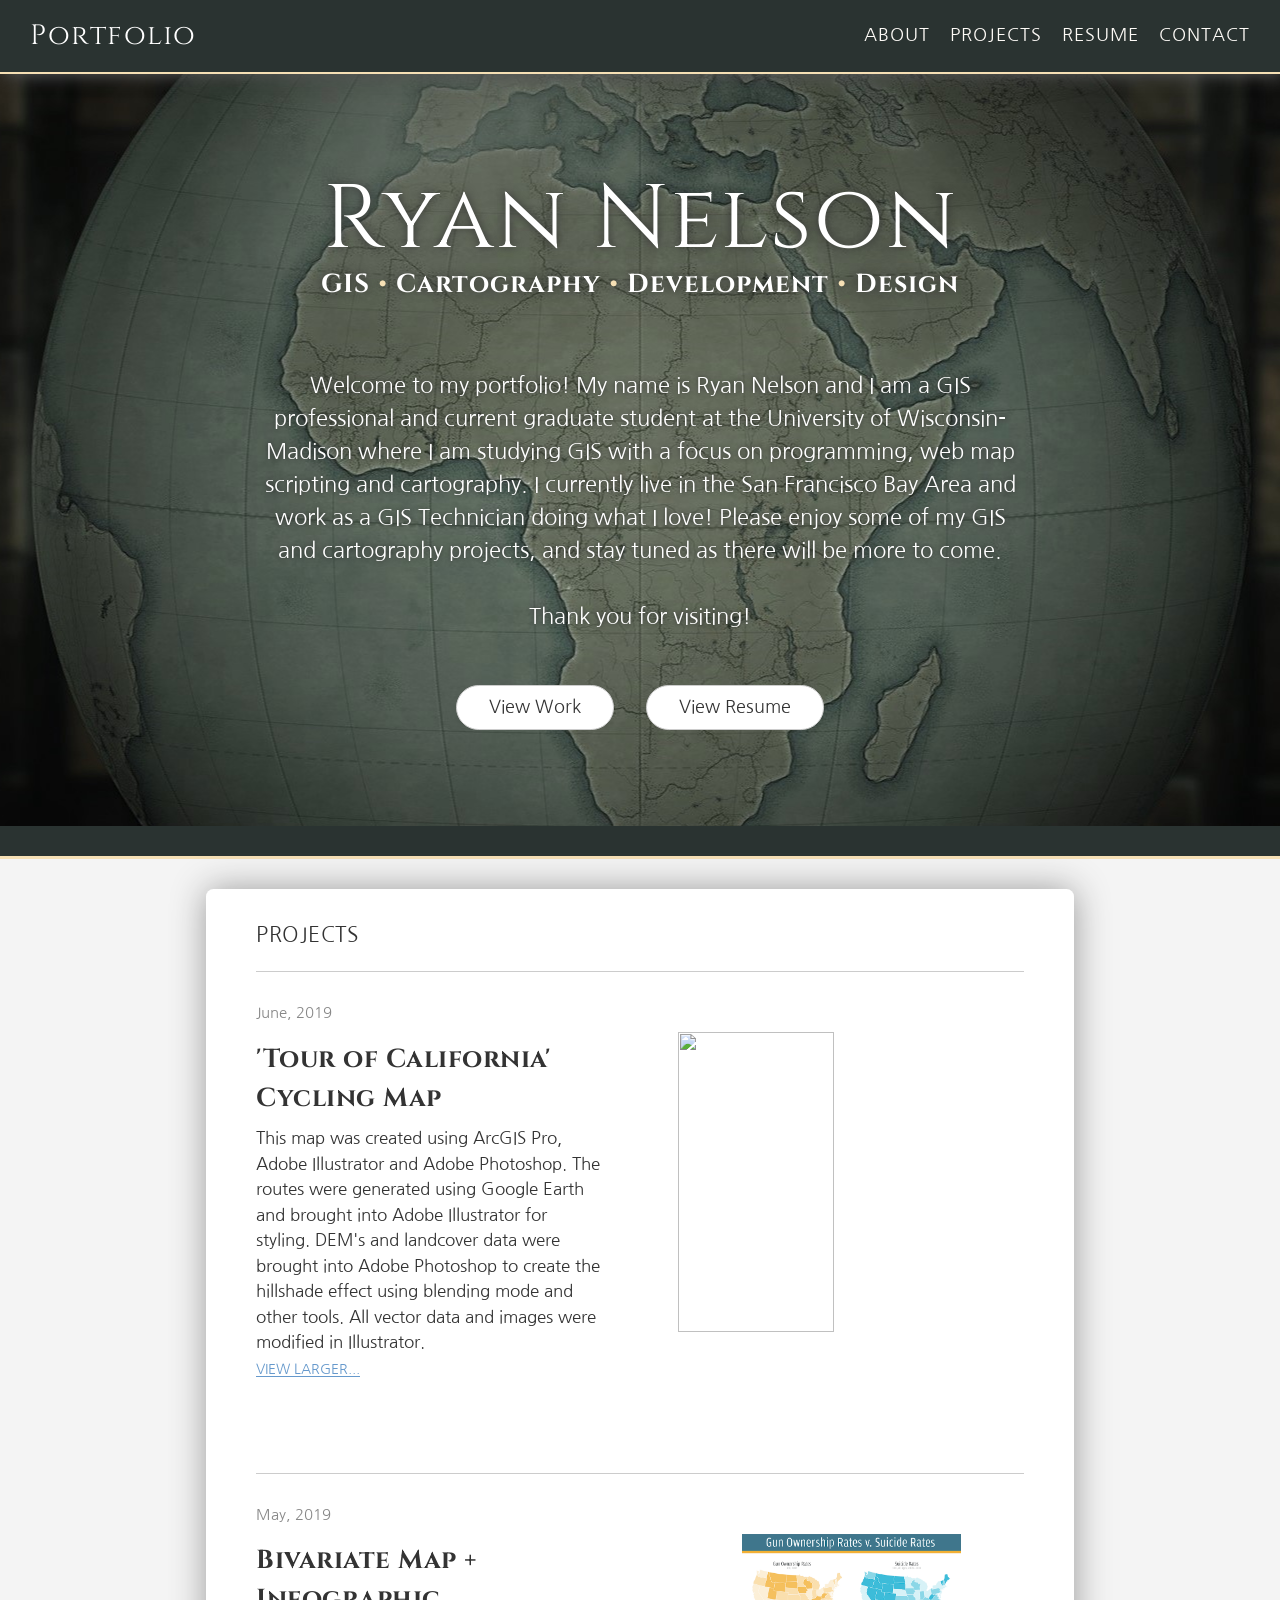
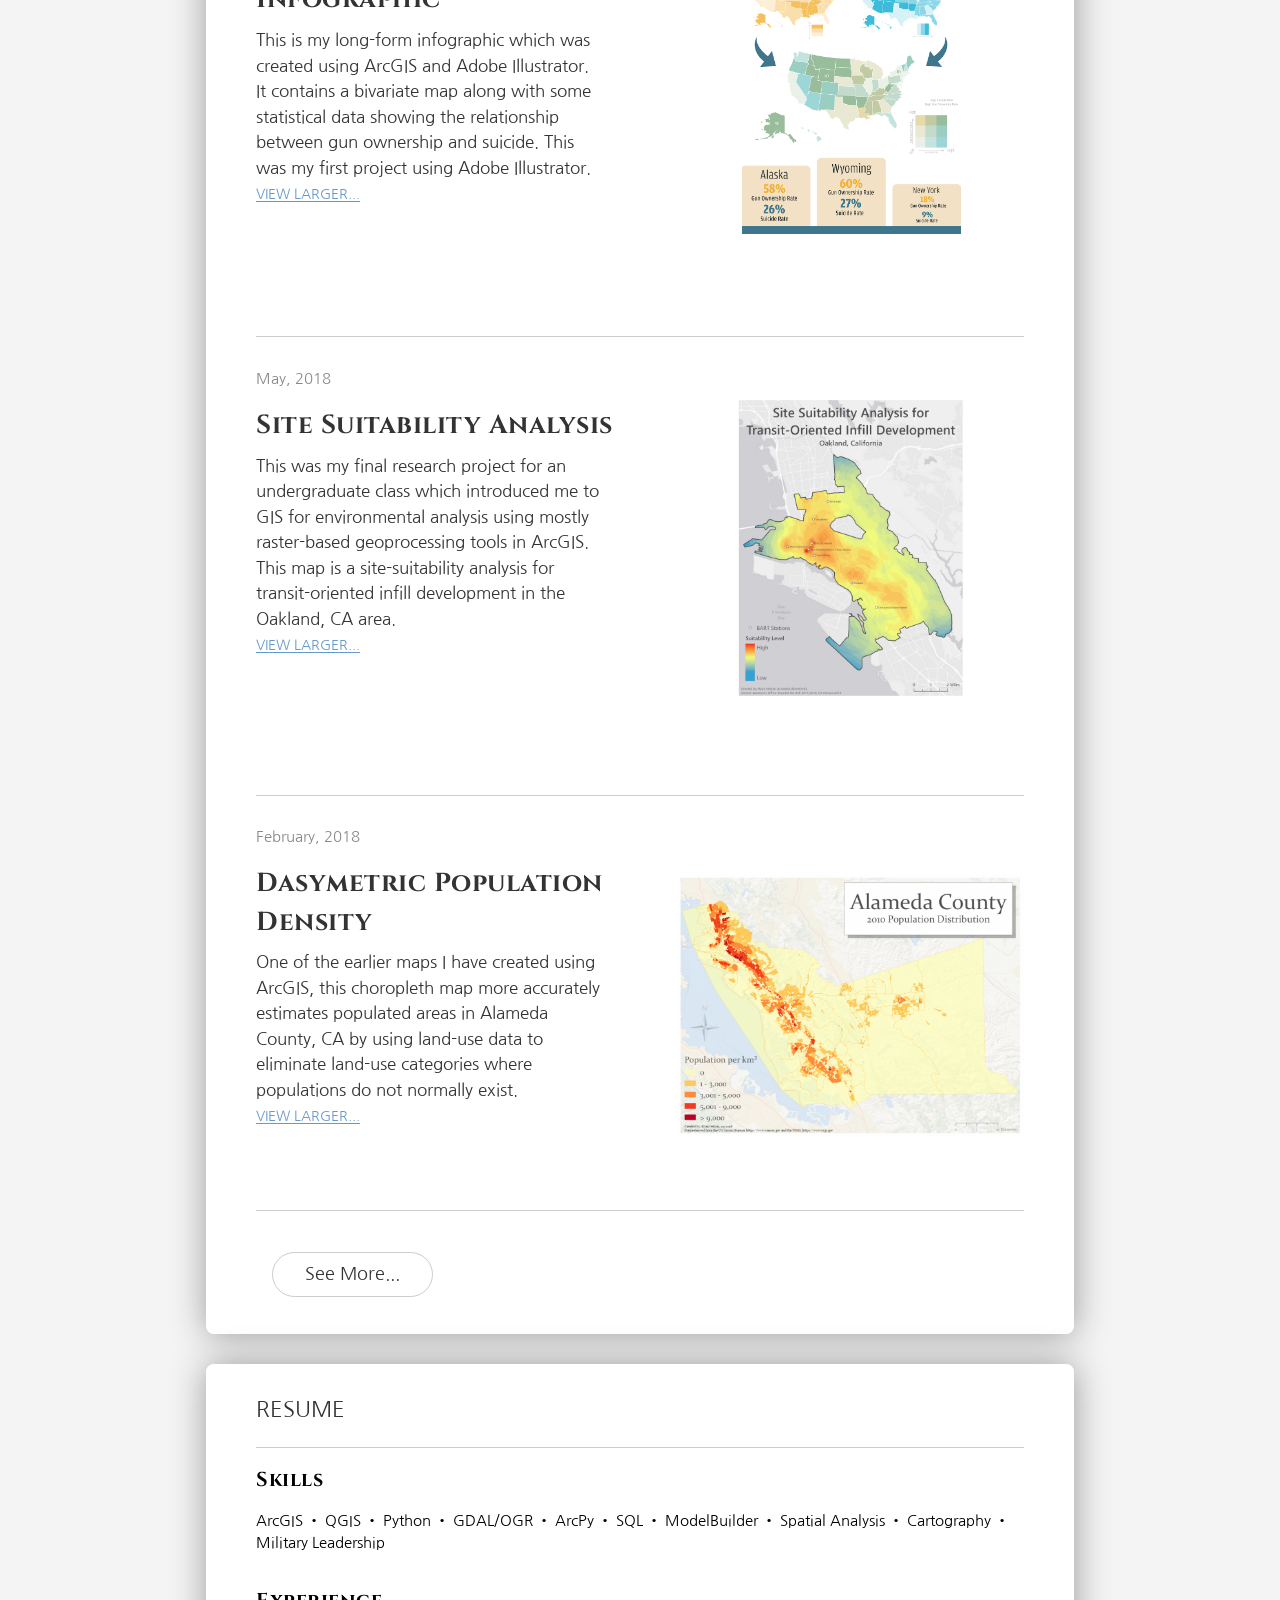
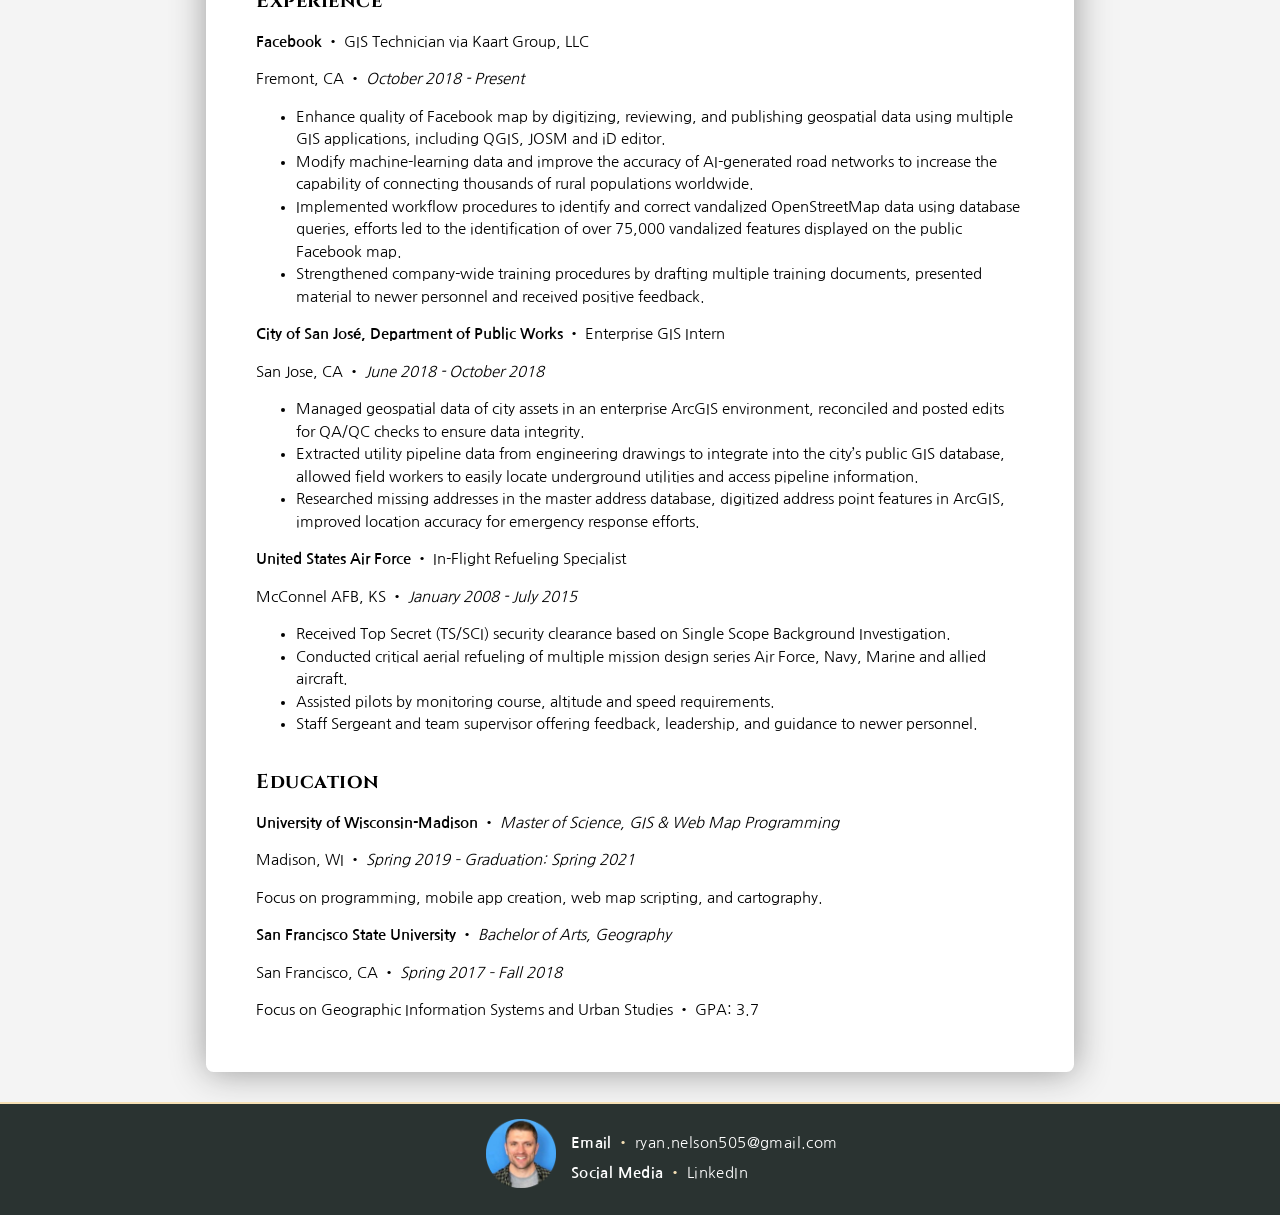
==== index.html @ 6e560a57 "Fixed errors Fixed some letters in font that were incorrectly bold." ====
<!DOCTYPE html>
<html> 
    
<meta content="width=device-width, initial-scale=1" name="viewport" />
    

    <head>
        <title>Ryan Nelson | Portfolio</title>
        <link rel="stylesheet" href="style.css" />

    </head>
    
    <body>
        <header>

            <div class=""></div>
                <div id="branding">
                    <h1>
                       Portfolio
                    </h1>        
                </div>
                <nav>
                    
                    <ul>
                        <div class="lks">
                    <li><a href="#showcase">About</a></li>        
                        <li><a href="#Projects">Projects</a></li>
                        <li><a href="#Resume">Resume</a></li>
                        <li><a href="#contactinfo">Contact</a></li>
                        </div>

                    </ul>
                </nav>
        </header>
        





        <section id="showcase">
            <div class="container1">
                <h1>Ryan Nelson</h1>
                <h3>GIS <span class="red">•</span> Cartography <span class="red">•</span> Development<span class="red"> •</span> Design</h3>
                <p id="one">Welcome to my portfolio! My name is Ryan Nelson and I am a GIS professional and current graduate student at the University of Wisconsin-Madison where I am studying GIS with a focus on programming, web map scripting and cartography. I currently live in the San Francisco Bay Area and work as a GIS Technician doing what I love! Please enjoy some of my GIS and cartography projects, and stay tuned as there will be more to come.<br><br>Thank you for visiting!</p>
                
                <a href="#Projects" class="btn">View Work</a><a href="#Resume" class="btn">View Resume</a>
                
            </div>
        </section>
        <section id="boxes">
            <div class="box"></div>

            
            <div class="container2">
                
                <h1 id="Projects">Projects</h1>

                <hr1/>
                    <p class="date1">June, 2019</p>
                    <h3>'Tour of California' Cycling Map</h3>
                <div class="map1"><a href="map1.html"> <img src="Screen%20Shot%202019-07-22%20at%209.24.14%20AM.png"></a></div>   
                    <p class="map1p">This map was created using ArcGIS Pro, Adobe Illustrator and Adobe Photoshop. The routes were generated using Google Earth and brought into Adobe Illustrator for styling. DEM's and landcover data were brought into Adobe Photoshop to create the hillshade effect using blending mode and other tools. All vector data and images were modified in Illustrator.<br><a href="map1.html">VIEW LARGER...</a></p>
                           
                <hr4/>
                <p class="date2">May, 2019</p>
                    <h3>Bivariate Map + Infographic</h3>
                <div class="map2"><a href="map2.html"><img src="Screen%20Shot%202019-06-17%20at%202.52.45%20PM.png"></a></div>   
                    <p class="map2p">This is my long-form infographic which was created using ArcGIS and Adobe Illustrator. It contains a bivariate map along with some statistical data showing the relationship between gun ownership and suicide. This was my first project using Adobe Illustrator.<br><a href="map2.html">VIEW LARGER...</a></p>
                
                <hr/>
                    <p class="date3">May, 2018</p>
                    <h3>Site Suitability Analysis</h3>
                <div class="map3"><a href="map3.html"><img src="Screen%20Shot%202019-07-22%20at%203.33.59%20PM.png"></a></div>   
                    <p class="map3p">This was my final research project for an undergraduate class which introduced me to GIS for environmental analysis using mostly raster-based geoprocessing tools in ArcGIS. This map is a site-suitability analysis for transit-oriented infill development in the Oakland, CA area.<br><a href="map3.html">VIEW LARGER...</a></p>
                
                <hr3/>
                    <p class="date4">February, 2018</p>

                    <h3>Dasymetric Population Density</h3>
                <div class="map4"><a href="map4.html"><img src="Screen%20Shot%202019-07-22%20at%204.21.26%20PM.png"></a></div>   
                    <p class="map4p">One of the earlier maps I have created using ArcGIS, this choropleth map more accurately estimates populated areas in Alameda County, CA by using land-use data to eliminate land-use categories where populations do not normally exist. <br><a href="map4.html">VIEW LARGER...</a></p>
        

                <div><hr5></hr5>
                
                    <a href="projects.html" class="btn2">See More...</a>
                    
                </div>
            
                    


                
            </div>
        </section>
        <div class="container3">
                    <h1></h1>
                    <div class="container5">                <h1 id="Resume">RESUME</h1><hr1/>
                
                </div>
                    
                    
                    <h3 class="skills"><b>Skills</b></h3>
                    
                     <p class="AF"> ArcGIS • QGIS • Python • GDAL/OGR • ArcPy • SQL • ModelBuilder • Spatial Analysis • Cartography • Military Leadership</p> 

                    <h3><b>Experience</b></h3>
                     <p class="AF"><b>Facebook</b> • GIS Technician via Kaart Group, LLC</p>
                    Fremont, CA • <i>October 2018 - Present</i>
                
                        <ul>
                            <p class="AF">
            
                            <li>Enhance quality of Facebook map by digitizing, reviewing, and publishing geospatial data using multiple GIS applications, including QGIS, JOSM and iD editor.</li>
                            <li>Modify machine-learning data and improve the accuracy of AI-generated road networks to increase the capability of connecting thousands of rural populations worldwide.</li>
                            <li>Implemented workflow procedures to identify and correct vandalized OpenStreetMap data using database queries, efforts led to the identification of over 75,000 vandalized features displayed on the public Facebook map.</li>
                            <li>Strengthened company-wide training procedures by drafting multiple training documents, presented material to newer personnel and received positive feedback.</li>
                            </p>
    
                        </ul>
                            
                    

                        <b>City of San José, Department of Public Works</b> • Enterprise GIS Intern 
                     <p class="AF">San Jose, CA • <i>June 2018 - October 2018</i></p>
                        <ul>
                            <li>Managed geospatial data of city assets in an enterprise ArcGIS environment, reconciled and posted edits for QA/QC checks to ensure data integrity.</li>
                            <li>Extracted utility pipeline data from engineering drawings to integrate into the city’s public GIS database, allowed field workers to easily locate underground utilities and access pipeline information.</li>
                            <li>Researched missing addresses in the master address database, digitized address point features in ArcGIS, improved location accuracy for emergency response efforts.</li>
                        </ul>
              
                    <p><b>United States Air Force</b> • In-Flight Refueling Specialist</p><p>McConnel AFB, KS • <i>January 2008 - July 2015</i></p>
                    <ul>
                        <li>Received Top Secret (TS/SCI) security clearance based on Single Scope Background Investigation.</li>
                        <li>Conducted critical aerial refueling of multiple mission design series Air Force, Navy, Marine and allied aircraft.</li>
                        <li>Assisted pilots by monitoring course, altitude and speed requirements.</li>
                        <li>Staff Sergeant and team supervisor offering feedback, leadership, and guidance to newer personnel.</li>
                    </ul>
                    <h3><b>Education</b></h3>
                     <p><b>University of Wisconsin-Madison</b> • <i>Master of Science, GIS & Web Map Programming</i></p>
                    <p>Madison, WI • <i>Spring 2019 – Graduation: Spring 2021</i>
                    </p>
                     <p class="AF">Focus on programming, mobile app creation, web map scripting, and cartography.
                    </p>
                    <b>San Francisco State University</b> • <i>Bachelor of Arts, Geography</i>
                     <p class="AF">San Francisco, CA • <i>Spring 2017 – Fall 2018</i></p>
                    Focus on Geographic Information Systems and Urban Studies • GPA: 3.7
                </div>
            </div>
        </section>
  
        
        <section id="contactinfo">
            <div class="container4">
                <div class="contact">
                    <a href="http://www.linkedin.com/in/ryanrnelson/"><div class="grad"><img src="circle-cropped.png"></div></a>
                <ul style="list-style-type:none;" class="emcon">
                    <li><p id="emailt"><b>Email</b> <span class="red">•</span> ryan.nelson505@gmail.com</p></li>
                    <li><p id="socialt"><b>Social Media</b> <span class="red">•</span> <a href="http://www.linkedin.com/in/ryanrnelson/">LinkedIn</a></p></li>
                    </ul>
                </div>
            </div>
                           
        </section>
  
    </body>
</html>
---- style.css ----
@import url('https://fonts.googleapis.com/css?family=Nanum+Gothic&display=swap');
@import url('https://fonts.googleapis.com/css?family=Cinzel&display=swap');

html {
    scroll-behavior: smooth;
}

body {
    font-size: 15px;
    line-height: 1.5;
    padding: 0;
    margin: 0;
    background-color: #f4f4f4;
    height: 100%;
    font-family: 'Nanum Gothic', sans-serif;
}

h1, h2, h3 {
    font-weight: 100;
    letter-spacing: 0.5px;
    margin:0;
    padding:0;
    font-family: 'Cinzel', serif;
}

/* Global */
.container1{
    width: 60%;
    margin:auto;
    overflow:hidden;

}

#about {
    margin-top:20px;
    font-variant-caps:all-petite-caps;
    font-size: 30px;
    font-family: 'Nanum Gothic', sans-serif;
    color:#333;
    
}

#container0{
    width: 60%;
    max-width: 1000px;
    margin: auto;
    overflow: hidden;
    padding: 50px;
    padding-top: 0px;
    margin-top: 30px;
    margin-bottom: 30px;
    box-shadow: .5px .5px 35px #999;
    border-radius: 7.5px;
    background: white;

}

#container0 p {
    font-size: 17px;
    padding-top: 25px;
    float:left;
    margin: 0;
}
.container2{
    width: 60%;
    max-width: 1000px;
    margin:auto;
    margin-top: 30px;
    overflow:hidden;
    padding: 50px;
    padding-top: 10px;
    padding-bottom: 15px;
    background: white;
    box-shadow: .5px .5px 35px #999;
    border-radius: 7.5px;


}
.container3{
    width: 60%;
    max-width: 1000px;
    margin:auto;
    overflow-x: hidden;
    padding: 50px;
    padding-top: 0px;
    background: white;
    margin-top: 30px;
    margin-bottom: 30px;
    box-shadow: .5px .5px 35px #999;
    border-radius: 7.5px;



}

.container4{
    width: 100%;
    margin-top: 30px;
    overflow:hidden;
    background: white;
    
}



header ul{
    margin:0;
    padding:0;
}

/* Header */
header{
    background:#2A3331;
    color: white;
    border-bottom:#f6e0b5 2px solid;
    width: 100%;
    overflow: hidden;
    position:fixed;
    box-shadow: 2px 2px 15px #555;
    

    
}

header a{
    color: #fefbf7;
    text-decoration: none;
    text-transform: uppercase;
    font-size: 18px;
    margin: 0;


}

header a:hover {
    color: #f6e0b5;
    padding: 0px;
    font-weight: bold;

}

header li{
    float:left;
    display:inline;
    padding:0 0 10px 20px;
    margin-top:22px;
    
}

header #branding{
    float:left;
    margin-bottom: 5px;
}

header #branding h1{
    margin-bottom:10px;
    margin-top:15px;
    margin-left: 30px;
    letter-spacing: 1.5px;
    text-transform: capitalize;
    font-size: 28px;
    font-family:Cinzel, serif;
    font-weight: 100
}

header nav {
    float: right;
    margin-right:30px;
    letter-spacing: 1px;
}

eader .highlight, header .current a{
    color:#f6e0b5;
    font-weight: ;
    
}

#showcase {
    background-image:url(banner8.jpg);
    background-size: auto;
    background-attachment: fixed;
    background-position:center;
    text-align: center;
    color: white;
}

#showcase h1 {
    margin-top: 175px;
    line-height: 1;
    margin-bottom: 0px;
    font-size: 90px;
    font-weight:0;
    letter-spacing: 2px;
    font-family: 'Cinzel', serif;
    text-shadow: 0px 0px 10px #333;

}
#showcase h3 {
    margin-bottom: 65px;
    font-size: 26px;
    font-weight: bold;
    letter-spacing: 1px;
    text-shadow: 0px 0px 10px #333;
    font-family: Cinzel, serif;
}

#showcase p {
    margin-bottom: 20px;
    font-size: 22px;
    text-shadow: 0px 0px 5px #333;
    font-family:'Nanum Gothic', sans-serif;
    font-weight: 100;


}

.btn {
    padding: .5rem 2rem;
    border: 1px #ccc solid;
    display: inline-block;
    margin: 2rem 0 0;
    border-radius: 50px;
    text-decoration: none;
    color: #333;
    transition: background 500ms ease;
    margin-bottom: 100px;
    background-color: white;
    font-size: 18px;  
    margin: 2rem 1rem 6rem 1rem;
}

.btn:hover {
    background: #f6e0b5;
}

.btn2 {
    padding: .5rem 2rem;
    float: left;
    border: 1px #ccc solid;
    display: inline-block;
    margin: 0rem 0 0;
    border-radius: 50px;
    text-decoration: none;
    color: #333;
    transition: background 500ms ease;
    background-color: white;
    font-size: 18px;  
    margin: 2rem 1rem 1.4rem 1rem;
}

.btn2:hover {
    background: #f6e0b5;
}

.btn4 {
    padding: .5rem 2rem;
    border: 1px #ccc solid;
    display: inline-block;
    margin: 2rem 0 0;
    border-radius: 50px;
    text-decoration: none;
    color: #333;
    transition: background 500ms ease;
    margin-bottom: 100px;
    background-color: white;
    font-size: 18px;  
    margin-right: 5rem;
    margin-top: 8rem;
    margin-bottom: 2rem;
    margin-left: 0rem;
    float: left;
}

.btn4:hover {
    background: #f6e0b5;
}

#resume{
    padding:0;
    
}

.box {
    text-align: center;
    background: #2A3331;
    padding: 15px;
    color: white;
    margin-bottom: 0px;
    border-bottom:#f6e0b5 3px solid;
    letter-spacing: 1px;
    text-transform:uppercase;
    font-size: 24px;
    font-family: Nanum Gothic, sans-serif;
    font-weight: 100;
    margin:auto;


}

.red {
    color: #f6e0b5;
    font-weight:600;
    font-size: px;
}

.low {
    text-transform: none;
    
} 

.grad img {
    width: 9%;
    margin-left: 30%;
    margin-right: 2%;
    margin-top: 2%;
    float:left
}

.emcon li {
    line-height: 15px;
    color:white;
    letter-spacing: .4px;;
}

.emcon a{
    color:white;
    text-decoration: none;
}

.emcon {
    margin-top: 4%;
}

footer {
    font-size: 12px;
    color: white;
}

.resumeh1 {
    text-align: center;
    background: #2A3331;
    padding: 0px;
    color: white;
    margin-bottom: 0px;
    border-bottom:#f6e0b5 3px solid;
    letter-spacing: 1.5px;
    text-transform: uppercase;
    font-size: 24px;
    font-family: Nanum Gothic, sans-serif;
    font-weight: 100;
    margin:auto;

    
}

.container4 {
    background-color: #2A3331;
    border-top:#f6e0b5 2px solid;
    padding-bottom: 20px;
    padding-top: 0px;
    overflow: hidden;

}

.map1 img {
    transition:transform 0.25s ease;
    width: 45%;
    height: 300px;
    margin-top:1%;
    float: right;
    object-fit: scale-down;

}

.map1 img:hover {
    transform:scale(1.1);
    overflow: hidden;
}

.map1p {
    margin-right: 50%;
    margin-top: 7%;
    width: 45%;
    font-size: 17px;
    color:#333;

}

hr4 {
    display: block;
    height: 1px;
    border: 0;
    border-top: 1px solid #ccc;
    margin-top:12%;
    margin-bottom: 0;
}
hr {
    display: block;
    height: 1px;
    border: 0;
    border-top: 1px solid #ccc;
    margin-top:17%;
    margin-bottom: 0;
}
hr1 {
    display: block;
    height: 1px;
    border: 0;
    border-top: 1px solid #ccc;
    margin-top:2.2%;
    margin-bottom: 0;
}
hr3 {
    display: block;
    height: 1px;
    border: 0;
    border-top: 1px solid #ccc;
    margin-top:18%;
    margin-bottom: 0;
}

hr5 {
    display: block;
    height: 1px;
    border: 0;
    border-top: 1px solid #ccc;
    margin-top:7%;
    margin-bottom: 1%;
    padding: 2rem;
    float: right;
    width: 100%;
    margin-right: auto;
    margin-left: auto;
    padding: 0;
}

.map2 img {
    transition:transform 0.25s ease;
    width: 45%;
    height: 300px;
    float: right;
    margin-top: 1%;
    margin-left: 0%;
    object-fit: scale-down;
}

.map2 img:hover {
    transform:scale(1.1);

}

.map2p {
    margin-right: %;
    margin-top: 7%;
    width: 45%;
    font-size: 17px;
    color:#333;
}

.map3 img {
    transition:transform 0.25s ease;
    width: 45%;
    height: 300px;
    float: right;
    margin-top: 1%;
    margin-right: %;
    object-fit: scale-down;
}

.map3 img:hover {
    transform:scale(1.1);

}

.map3p {
    margin-right: %;
    margin-top: 7%;
    width: 45%;
    font-size: 17px;
    color:#333;
}

.map4 img {
    transition:transform 0.25s ease;
    width: 45%;
    height: 300px;
    float: right;
    margin-top: 1%;
    margin-left: 0%;
    object-fit: scale-down;
}

.map4 img:hover {
    transform:scale(1.1);
}

.map4p {
    margin-top: 0%;
    width: 45%;
    font-size: 17px;
    color:#333;
    float: left
}

.see {
    float: left;
    margin: none;
    padding: none;
    font-variant-caps: all-small-caps;
    font-size: 28px;
    font-weight: bold;
}

.see a {
    text-decoration:none;
    border-bottom: solid 1px;
    color:#6699CC;
}

.map4p a {
    text-decoration:none;
    border-bottom: solid 1px;
    color:#6699CC;
    font-size: 14px
}

.map3p a {
    text-decoration:none;
    border-bottom: solid 1px;
    color:#6699CC;
    font-size: 14px
}

.map2p a {
    text-decoration:none;
    border-bottom: solid 1px;
    color:#6699CC;
    font-size: 14px
}

.map1p a {
    text-decoration:none;
    border-bottom: solid 1px;
    color:#6699CC;
    font-size: 14px
}

.container2 h3 {
    margin-top: 2%;
    margin-bottom: 1%;
    width: 50%;
    float:left;
    font-size: 26px;
    font-weight: bold;
    color: #333;
    letter-spacing:;
    font-family: Cinzel, serif;
    
}

.contact {
    width: 60%;
    margin:auto;
    overflow: hidden;
    padding-bottom: 0px;
    padding-top: 0px;
    background: #2A3331;


}

.container2 h1 {
    margin-top:10px;
    font-variant-caps:all-petite-caps;
    font-size: 30px;
    font-family: 'Nanum Gothic', sans-serif;
    color:#333;
}

container5 {
    width: 60%;
    padding: 0;
    margin:auto;
    overflow-x: hidden;
}

#Resume {
    margin-top:18px;
    letter-spacing: 0px;
    font-variant-caps:all-petite-caps;
    font-size: 32px;
    font-family: 'Nanum Gothic', sans-serif;
    font-weight:0;
    color:#333;
}

.container3 h3 {
    font-size: 20px;
    margin: 0;
    padding-top:1rem;
}

.date1 {
    font-size: 15px;
    margin: 0;
    margin-top: 30px;
    color:#888;
}
.date2 {
    font-size: 15px;
    margin: 0;
    margin-top: 30px;
    color:#888;

}
.date3 {
    font-size: 15px;
    margin: 0;
    margin-top: 30px;
    color:#888;

}
.date4 {
    font-size: 15px;
    margin: 0;
    margin-top: 30px;
    color:#888;

}

.end {
    letter-spacing: 1px;
    line-height: 10px;
    text-shadow: 0px 0px 10px #555;
    padding-bottom: 60px;
}

.map1full img {
    transition:transform 0.25s ease;
    width: 100%;
    margin-top:1%;
    float:right
}

.map2full img {
    transition:transform 0.25s ease;
    width: 100%;
    margin-top:1%;
    float:right
}

.back img {
    width: 7%;
    margin-top: 1%;
}

.skills {
    margin-top: 22px;
}



/* ---- Mobile ---- */

@media only screen and (max-width: 900px) {

body {
    font-family: Nanum Gothic, sans-serif;
    margin:0;
    background:#f4f4f4;
    height: auto;
    margin:0;
}

header{
    background:#2A3331;
    color: white;
    border-bottom:#f6e0b5 0.1rem solid;
    width: 100%;
    height:3.2rem;
    overflow: hidden;
    position:fixed;
    box-shadow: 2.5px 2.5px 15px #555;
    
}

header ul{
    margin: 0;
    padding: 0;
}

header a{
    color: white;
    text-decoration: none;
    text-transform: uppercase;
    font-size:0.8rem;
    text-align: center;
    margin-right: auto;
    margin-left: auto;

}

header a:hover {
    color: #f6e0b5;
    font-weight: bold;

}

header li{
    display:inline;
    margin-top:1rem;
    padding-right: 1px;
    
    }

header #branding h1{
    font-size: 0px;
    display: none;
    text-align: center;
    text-align: left;
    text-align: right;
    margin: 0;
}

header nav {
    float:right;
    margin-right:1rem;
    margin-left: auto;
    letter-spacing: 0rem;
    overflow: hidden;
}

header .highlight, header .current a{
    color:#f6e0b5;
    font-weight: ;
    
}

#showcase {
    background-image:url(banner8.jpg);
    background-size: auto;
    background-attachment: fixed;
    background-position:center;
    text-align: center;
    color: white;
}

#showcase h1 {
    margin-top: 7rem;
    font-size: 2.9rem;
    font-weight:bolder;
    letter-spacing: 0.1rem;
    font-family: Cinzel, serif;
    text-shadow: 0px 0px 0.7rem #333;
    height: auto;
    width: 100%;

}

#showcase h3 {
    margin-top: 0;
    margin-bottom: 1rem;
    font-size: .8rem;
    letter-spacing: 1px;
    text-shadow: 0px 0px 0.7rem #333;
    font-weight: 100;

}

#showcase p {
    margin-bottom: 4.5rem;
    margin-top: 1rem;
    font-size: .9rem;
    letter-spacing: 0.02rem;
    text-shadow: 0px 0px 5px #333;
    width: 97%;
    text-align: center;

}

.box {
    background: #2A3331;
    padding: 0.5rem;
    border-bottom:#f6e0b5 0.1rem solid;
}

.red {
    color: #f6e0b5;
    font-weight:600;
}
    
#about {
    margin-top:20px;
    font-variant-caps:all-petite-caps;
    font-size: 2rem;
    font-family: 'Nanum Gothic', sans-serif;
    color:#333;
}

    #container0 p {
        font-size: .95rem;
    }
    
    
.low {
    text-transform: none;
    
}

.emcon li {
    color:white;
    letter-spacing: 0.03rem;
    text-align: center;
    font-size: 0.8rem;
}

.emcon a{
    color:white;
    text-decoration: none;
}

.grad img {
    display:block;
    width:15%;
    margin-left: auto;
    margin-right: auto;
    margin-top: 3%;
    margin-left: 8%;
}

hr4 {
    display: block;
    border-top: 0.1rem solid #ccc;
    margin-top:7%;
}

hr {
    display: block;
    border-top: 0.1rem solid #ccc;
    margin-top:0%;
}

hr1 {
    display: block;
    border-top: 0.1rem solid #ccc;
    margin-bottom: 1rem;
}

hr3 {
    display: block;
    border-top: 0.1rem solid #ccc;
    margin-top:10%;
}
    
    #Projects {
        font-size: 1.9rem;
    }

.container1 {
    margin: auto;
    overflow: hidden;
    width: 95%;
    padding:0;

}


.container2 {
    background: ;
    margin: auto;
    overflow: hidden;
    width: 95%;
    padding: 0;
    box-shadow:none;
    background-color: #f4f4f4;
}
    
.container3 {
    background: ;
    margin: auto;
    overflow: hidden;
    width: 95%;
    font-size: 0.95rem;
    text-align: center;
    margin-bottom: 3rem;
    margin-top: rem;
    padding:0;
    box-shadow:none;
    background-color: #f4f4f4;

}
    
.container4 {
    background-color: #2A3331;
    border-top:#f6e0b5 0.1rem solid;
    margin: auto;
    overflow: hidden;
    width: 100%;
    padding-top: 1rem;
    padding-bottom: 0;
}

.map1 img {
    display: block;
    width: 100%;
    height: auto;
    margin-top: 1.2rem;
    margin-bottom: 1rem;
}

.map1p {
    margin-top: 1rem;
    font-size:.95rem;
    color:#333;
    margin-bottom: 3rem;
    width: 97%;
    height: auto;
    margin-left: auto;
    margin-right: auto;

}

.map2 img {
    display:block;
    width: 100%;
    height: auto;
    margin-bottom: 5%;
    margin-top: 5%;
}

.map2p {
    margin-top: 3rem;
    font-size:0.95rem;
    color:#333;
    margin-bottom: 3rem;
    width: 97%;
    height: auto;
    margin-left: auto;
    margin-right: auto;

}

.map3 img {
    display:block;
    width: 100%;
    height: auto;
    margin-bottom: 5%;
    margin-top: 5%;

}

.map3p {
    margin-top:;
    font-size:0.95rem;
    color:#333;
    margin-bottom: rem;
    width: 97%;
    height: auto;
    margin-left: auto;
    margin-right: auto;
}

.map4 img {
    display:block;
    width:100%;
    height: auto;
    margin-top: 5%;

}

.map4p {
    margin-top: 1.5rem;
    font-size:0.95rem;
    color:#333;
    margin-bottom: 2rem;
    width: 97%;
    height: auto;
    margin-left: auto;
    margin-right: auto;

}

.container2 h3 {
    margin:0;
    width: 100%;
    height: auto;
    text-align: center;
    font-size: 1.2rem;
    font-weight: bold;
    color: #333;
    letter-spacing: 0.02rem;
    font-family: Cinzel, serif;
    
}

.contact {
    width: 100%;
    margin:auto;
    overflow: hidden;
    background: #2A3331;
    margin-bottom: 1.5rem;

}

.container2 h1 {
    margin-top:.5rem;
    letter-spacing: 0px;
    font-size: 84px;
    font-family: Nanum Gothic, sans-serif;
    font-weight:0;
    color:#333;
}

.date1 {
    font-size: 0rem;
    margin: 0;
    margin-top: 2rem;
    color:#888;
}
.date2 {
    font-size: 0px;
    margin: 0;
    margin-top: 2rem;
    color:#888;

}
.date3 {
    font-size: 0px;
    margin: 0;
    margin-top: 2rem;
    color:#888;

}
.date4 {
    font-size: 0px;
    margin: 0;
    margin-top: 2rem;
    color:#888;

}

.container3 h3 {
    font-size: 1rem;
    padding: 0;
    margin: 0;
}

.container3 h3 {
    font-size: 1.3rem;
    text-align: center;
    line-height: 0rem;
    padding: 1rem;
}

    
.container3 b {
    font-size: 1rem;
    text-align: center;
    line-height: 0rem;
}
    
.container3 p {
    font-size: .95rem;
    text-align: center;
}

.container3 ul {
    font-size: .95rem;
    text-align: left;
    line-height: 1.5rem;
    margin-bottom: 2reml;
}

.h1res {
    margin-top:.5rem;
    letter-spacing: 0px;
    font-variant-caps:all-petite-caps;
    font-size: 1.3rem;
    font-family: Nanum Gothic, sans-serif;
    font-weight: 100;
    text-align:center;
    color:#333;
} 
    
.container5 {
    margin: auto;
    overflow: hidden;
    width: 97%;
}
    
.end {
letter-spacing: 1px;
line-height: 10px;
text-shadow: 0px 0px 10px #555;
padding-bottom: 60px;
}

.map1full img {
    display: block;
    transition:transform 0.25s ease;
    width: 100%;
    margin-top:1%;
    margin-bottom: 12%;
}

.map2full img {
    transition:transform 0.25s ease;
    width: 100%;
    margin-top:1%;
    float:;
    margin-bottom: 12%;
}

.back img {
    width: 12%;
    margin-top: 2.5%;
}

#container0 {
    background: ;
    margin: auto;
    overflow: hidden;
    width: 95%;
    font-size: 0.95rem;
    margin-bottom: 3rem;
    margin-top: rem;
    padding:0;
    box-shadow: none;

}
    
#container0 h1 {
    text-align: center;
    }
    
.btn {
    padding: .5rem 1rem;
    font-size: .9rem;
    margin-top: 0;
}    
}
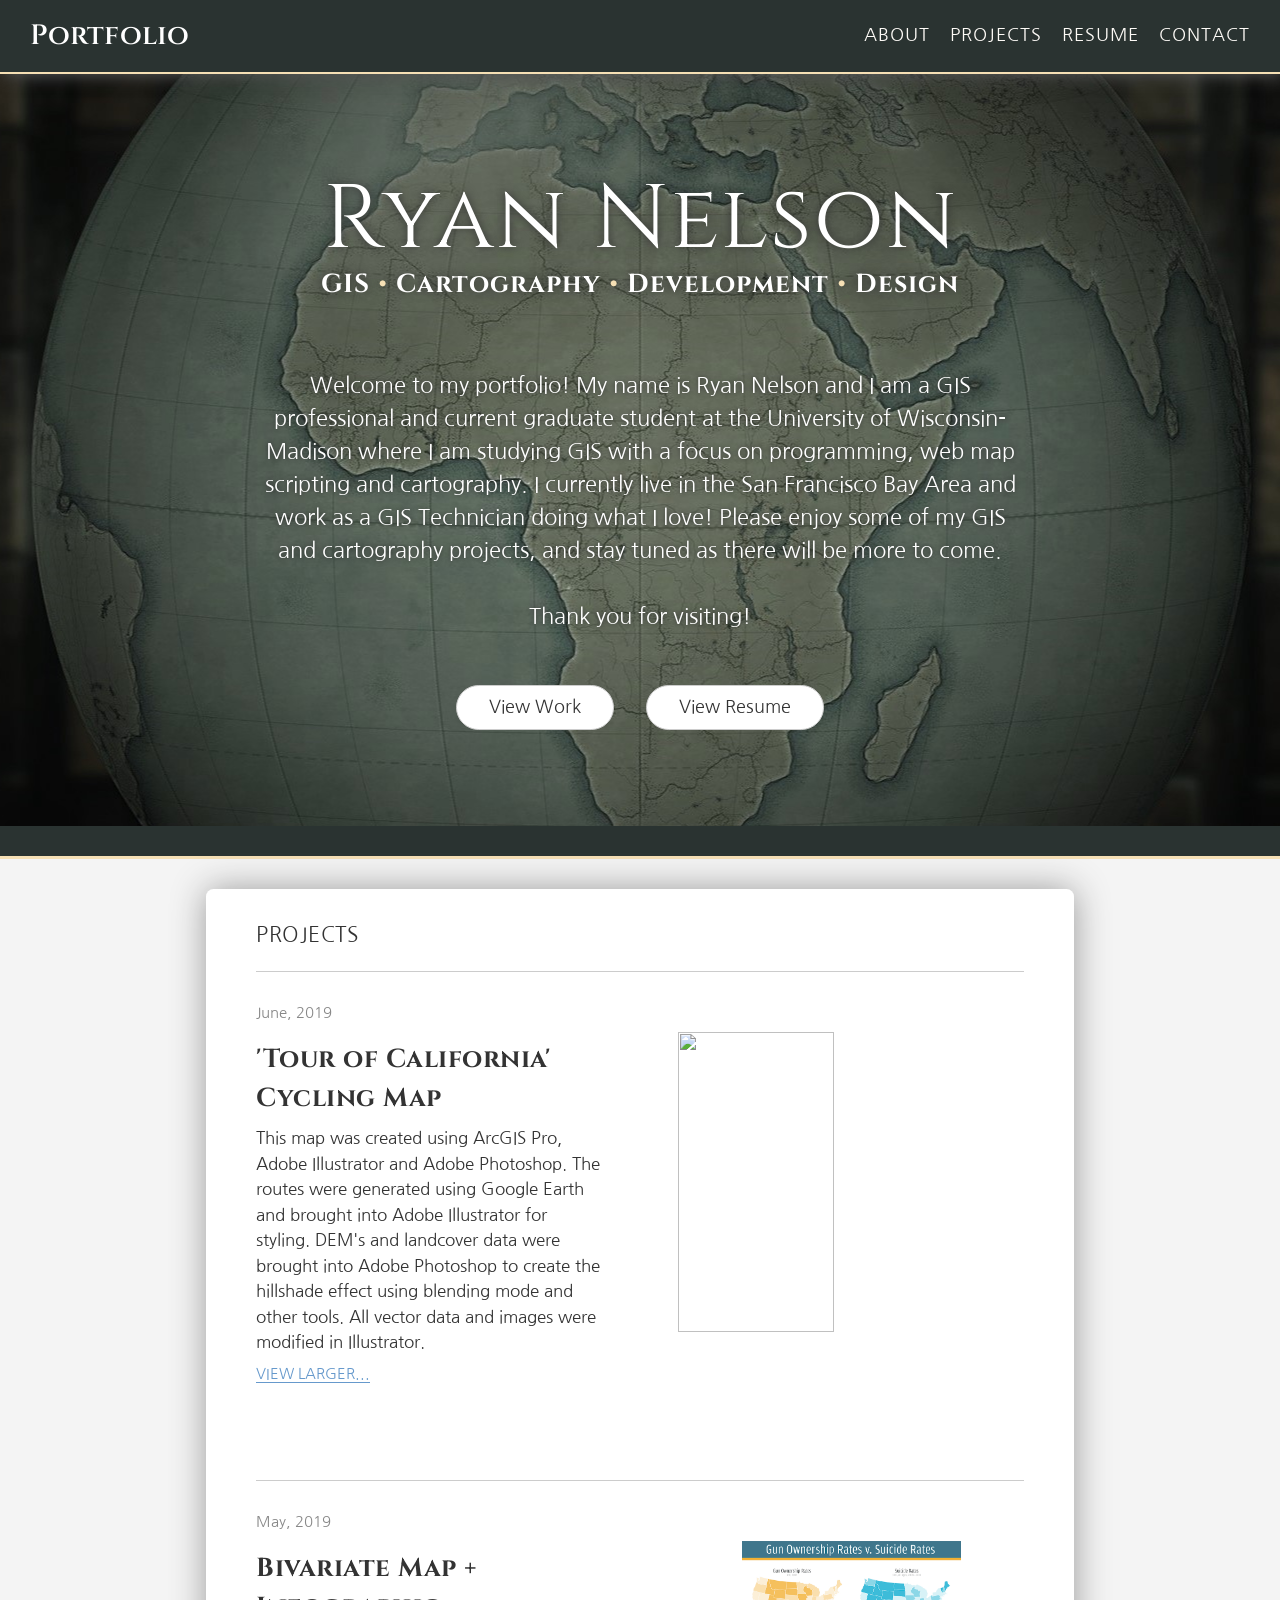
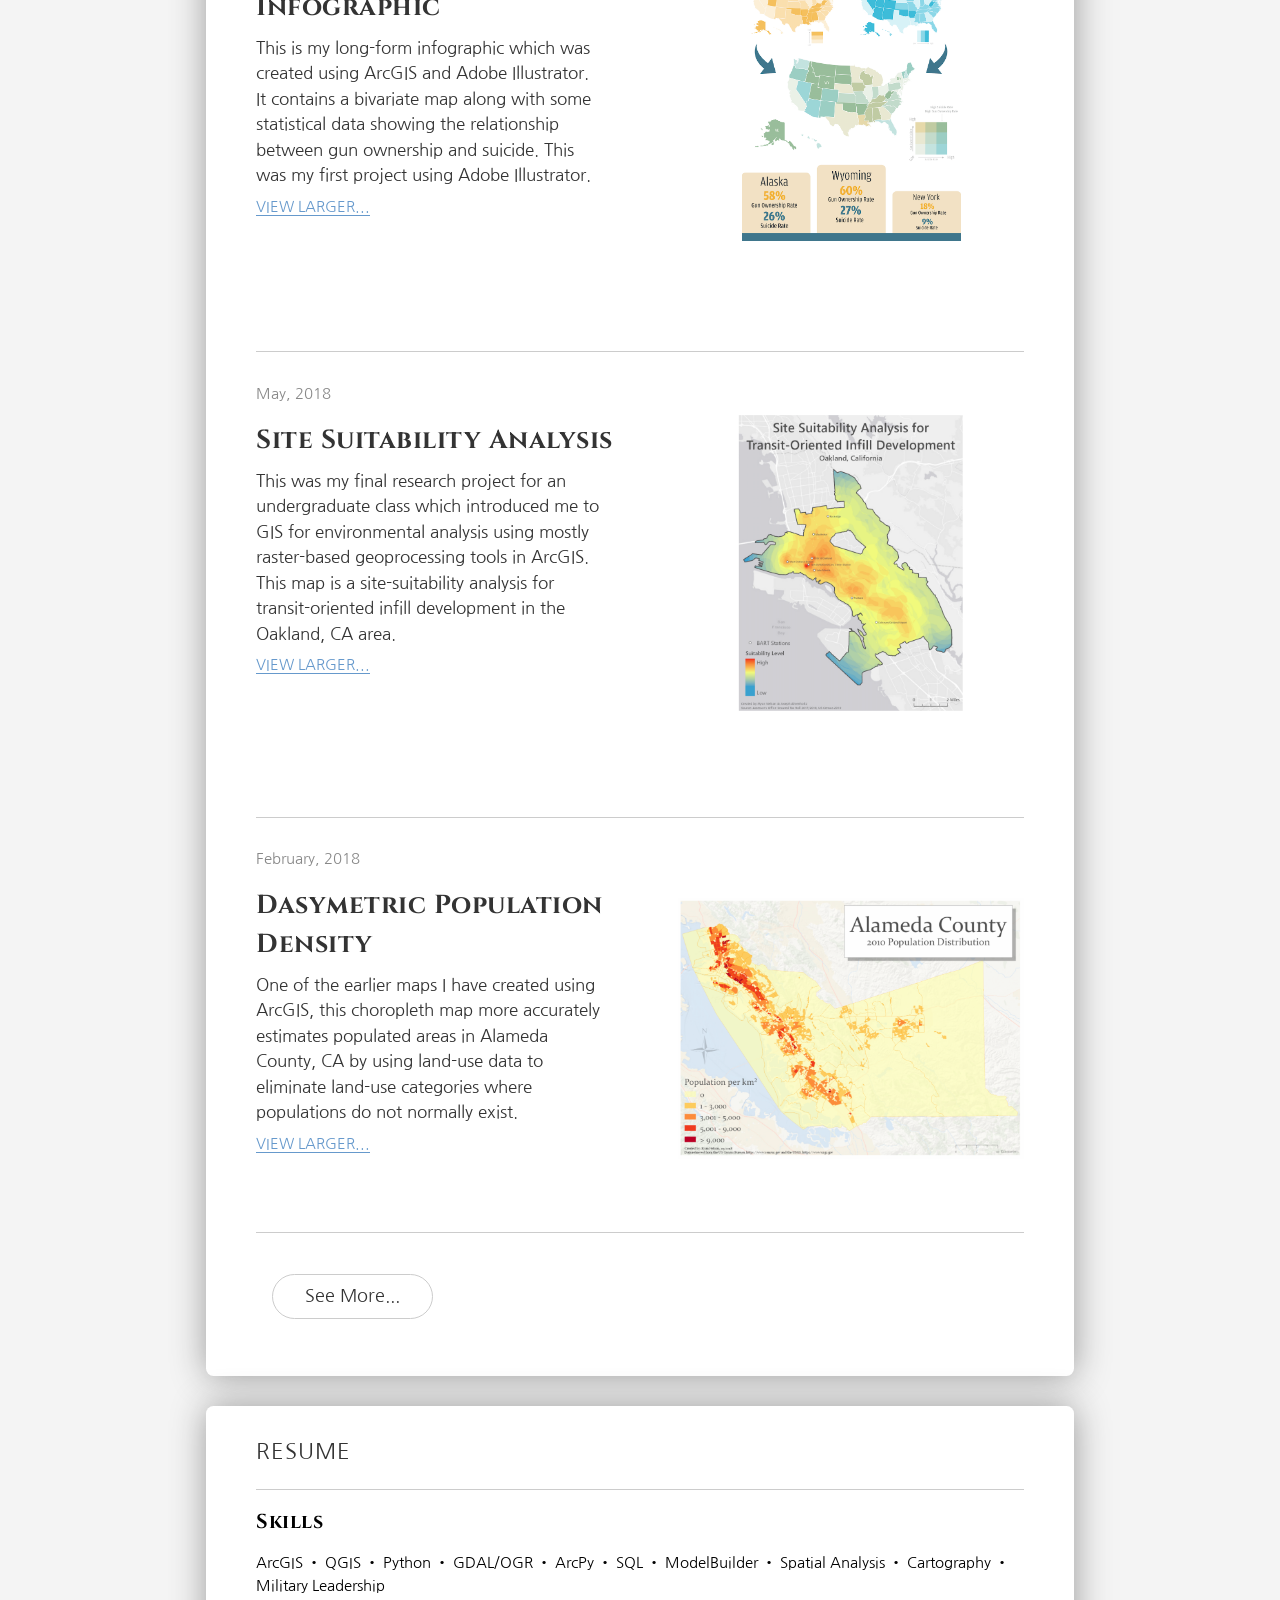
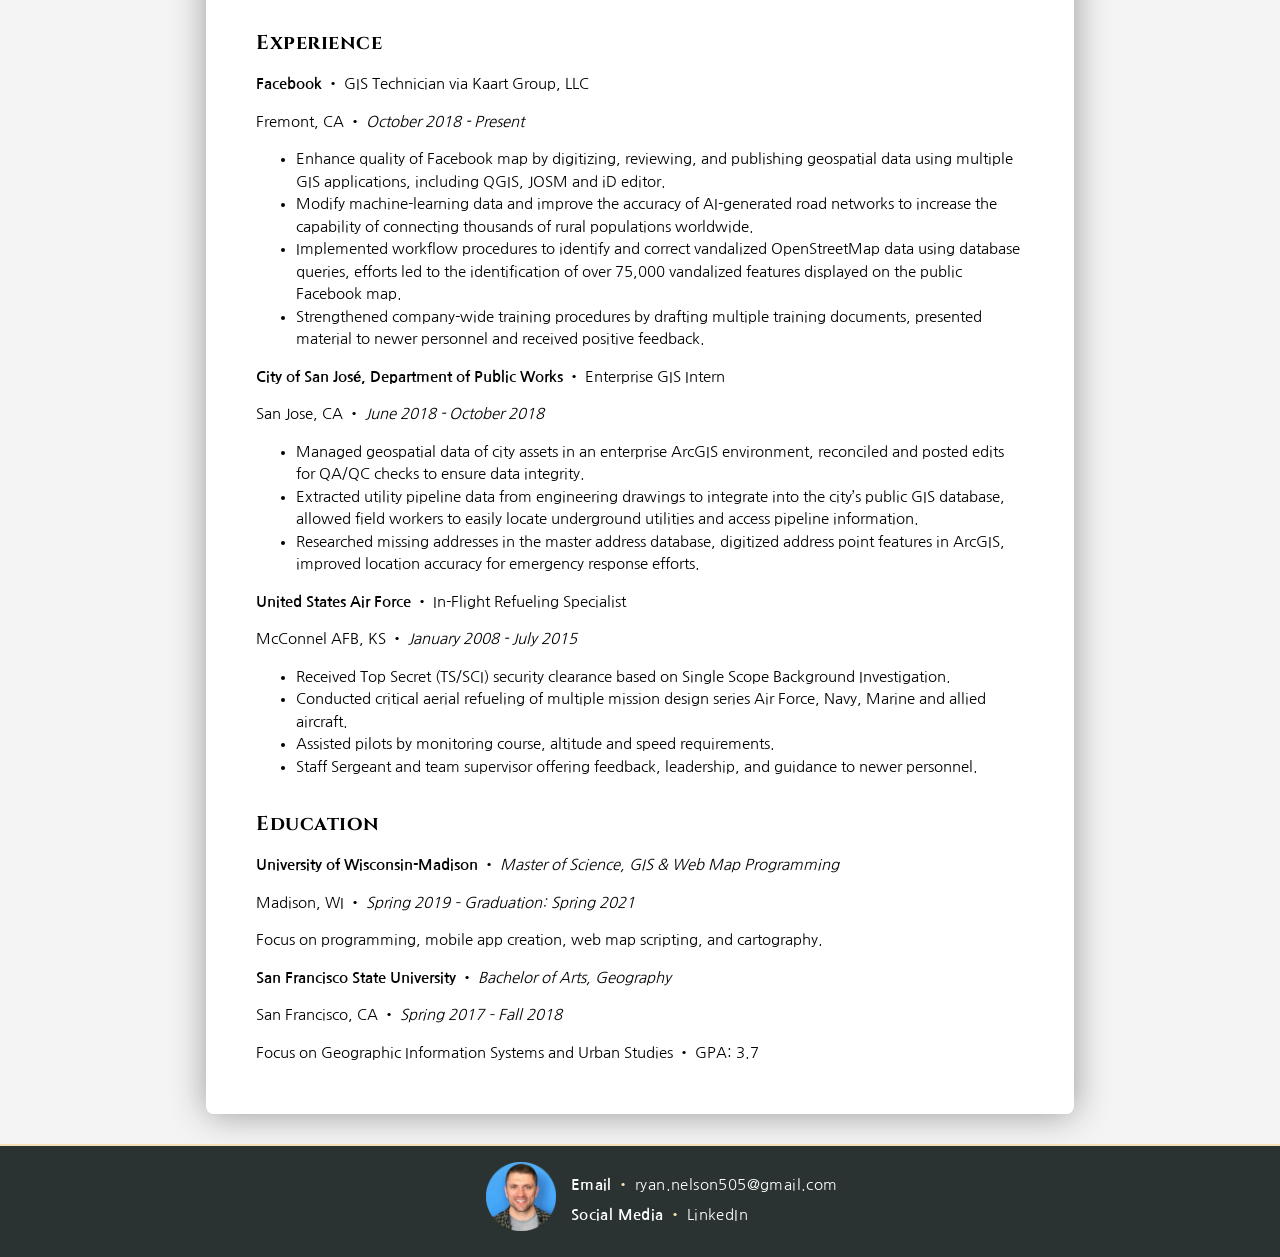
==== commit 7b9c16cd: "Changed animation effects" ====
--- a/index.html
+++ b/index.html
@@ -61,26 +61,26 @@
                     <p class="date1">June, 2019</p>
                     <h3>'Tour of California' Cycling Map</h3>
                 <div class="map1"><a href="map1.html"> <img src="Screen%20Shot%202019-07-22%20at%209.24.14%20AM.png"></a></div>   
-                    <p class="map1p">This map was created using ArcGIS Pro, Adobe Illustrator and Adobe Photoshop. The routes were generated using Google Earth and brought into Adobe Illustrator for styling. DEM's and landcover data were brought into Adobe Photoshop to create the hillshade effect using blending mode and other tools. All vector data and images were modified in Illustrator.<br><a href="map1.html">VIEW LARGER...</a></p>
+                    <p class="map1p">This map was created using ArcGIS Pro, Adobe Illustrator and Adobe Photoshop. The routes were generated using Google Earth and brought into Adobe Illustrator for styling. DEM's and landcover data were brought into Adobe Photoshop to create the hillshade effect using blending mode and other tools. All vector data and images were modified in Illustrator.<br><a href="map1.html">View Larger...</a></p>
                            
                 <hr4/>
                 <p class="date2">May, 2019</p>
                     <h3>Bivariate Map + Infographic</h3>
                 <div class="map2"><a href="map2.html"><img src="Screen%20Shot%202019-06-17%20at%202.52.45%20PM.png"></a></div>   
-                    <p class="map2p">This is my long-form infographic which was created using ArcGIS and Adobe Illustrator. It contains a bivariate map along with some statistical data showing the relationship between gun ownership and suicide. This was my first project using Adobe Illustrator.<br><a href="map2.html">VIEW LARGER...</a></p>
+                    <p class="map2p">This is my long-form infographic which was created using ArcGIS and Adobe Illustrator. It contains a bivariate map along with some statistical data showing the relationship between gun ownership and suicide. This was my first project using Adobe Illustrator.<br><a href="map2.html">View Larger...</a></p>
                 
                 <hr/>
                     <p class="date3">May, 2018</p>
                     <h3>Site Suitability Analysis</h3>
                 <div class="map3"><a href="map3.html"><img src="Screen%20Shot%202019-07-22%20at%203.33.59%20PM.png"></a></div>   
-                    <p class="map3p">This was my final research project for an undergraduate class which introduced me to GIS for environmental analysis using mostly raster-based geoprocessing tools in ArcGIS. This map is a site-suitability analysis for transit-oriented infill development in the Oakland, CA area.<br><a href="map3.html">VIEW LARGER...</a></p>
+                    <p class="map3p">This was my final research project for an undergraduate class which introduced me to GIS for environmental analysis using mostly raster-based geoprocessing tools in ArcGIS. This map is a site-suitability analysis for transit-oriented infill development in the Oakland, CA area.<br><a href="map3.html">View Larger...</a></p>
                 
                 <hr3/>
                     <p class="date4">February, 2018</p>
 
                     <h3>Dasymetric Population Density</h3>
                 <div class="map4"><a href="map4.html"><img src="Screen%20Shot%202019-07-22%20at%204.21.26%20PM.png"></a></div>   
-                    <p class="map4p">One of the earlier maps I have created using ArcGIS, this choropleth map more accurately estimates populated areas in Alameda County, CA by using land-use data to eliminate land-use categories where populations do not normally exist. <br><a href="map4.html">VIEW LARGER...</a></p>
+                    <p class="map4p">One of the earlier maps I have created using ArcGIS, this choropleth map more accurately estimates populated areas in Alameda County, CA by using land-use data to eliminate land-use categories where populations do not normally exist. <br><a href="map4.html">View Larger...</a></p>
         
 
                 <div><hr5></hr5>
@@ -97,7 +97,7 @@
         </section>
         <div class="container3">
                     <h1></h1>
-                    <div class="container5">                <h1 id="Resume">RESUME</h1><hr1/>
+                    <div class="container5">                <h1 id="Resume">Resume</h1><hr1/>
                 
                 </div>
                     
--- a/style.css
+++ b/style.css
@@ -69,7 +69,7 @@
     overflow:hidden;
     padding: 50px;
     padding-top: 10px;
-    padding-bottom: 15px;
+    padding-bottom: 35px;
     background: white;
     box-shadow: .5px .5px 35px #999;
     border-radius: 7.5px;
@@ -156,11 +156,10 @@
     margin-bottom:10px;
     margin-top:15px;
     margin-left: 30px;
-    letter-spacing: 1.5px;
-    text-transform: capitalize;
+    letter-spacing: .1px;
     font-size: 28px;
     font-family:Cinzel, serif;
-    font-weight: 100
+    font-weight: 600
 }
 
 header nav {
@@ -372,11 +371,6 @@
 
 }
 
-.map1 img:hover {
-    transform:scale(1.1);
-    overflow: hidden;
-}
-
 .map1p {
     margin-right: 50%;
     margin-top: 7%;
@@ -444,10 +438,6 @@
     object-fit: scale-down;
 }
 
-.map2 img:hover {
-    transform:scale(1.1);
-
-}
 
 .map2p {
     margin-right: %;
@@ -467,10 +457,6 @@
     object-fit: scale-down;
 }
 
-.map3 img:hover {
-    transform:scale(1.1);
-
-}
 
 .map3p {
     margin-right: %;
@@ -490,9 +476,7 @@
     object-fit: scale-down;
 }
 
-.map4 img:hover {
-    transform:scale(1.1);
-}
+
 
 .map4p {
     margin-top: 0%;
@@ -521,28 +505,32 @@
     text-decoration:none;
     border-bottom: solid 1px;
     color:#6699CC;
-    font-size: 14px
+    font-variant-caps: all-small-caps;
+    font-size: 22px
 }
 
 .map3p a {
     text-decoration:none;
     border-bottom: solid 1px;
     color:#6699CC;
-    font-size: 14px
+    font-variant-caps: all-small-caps;
+    font-size: 22px
 }
 
 .map2p a {
     text-decoration:none;
     border-bottom: solid 1px;
     color:#6699CC;
-    font-size: 14px
+    font-variant-caps: all-small-caps;
+    font-size: 22px
 }
 
 .map1p a {
     text-decoration:none;
     border-bottom: solid 1px;
     color:#6699CC;
-    font-size: 14px
+    font-variant-caps: all-small-caps;
+    font-size: 22px
 }
 
 .container2 h3 {
@@ -586,11 +574,12 @@
 
 #Resume {
     margin-top:18px;
-    letter-spacing: 0px;
+    letter-spacing: 1px;
     font-variant-caps:all-petite-caps;
     font-size: 32px;
     font-family: 'Nanum Gothic', sans-serif;
-    font-weight:0;
+    font-weight: 100;
+    text-align: ;
     color:#333;
 }
 
@@ -1005,9 +994,11 @@
 .container2 h1 {
     margin-top:.5rem;
     letter-spacing: 0px;
-    font-size: 84px;
+    font-variant-caps:all-petite-caps;
+    font-size: 1.3rem;
     font-family: Nanum Gothic, sans-serif;
-    font-weight:0;
+    font-weight: 100;
+    text-align:center;
     color:#333;
 }
 
@@ -1137,5 +1128,24 @@
     padding: .5rem 1rem;
     font-size: .9rem;
     margin-top: 0;
-}    
+}
+
+.btn2 {
+    padding: .5rem 1rem;
+    font-size: .9rem;
+    float: left;
+    border: 1px #ccc solid;
+    display: inline-block;
+    margin: 0rem 0 0;
+    border-radius: 50px;
+    text-decoration: none;
+    color: #333;
+    transition: background 500ms ease;
+    background-color: white;
+    margin: 2rem 1rem 1.4rem 1rem;
+}
+
+.btn2:hover {
+    background: #f6e0b5;
+}
 }
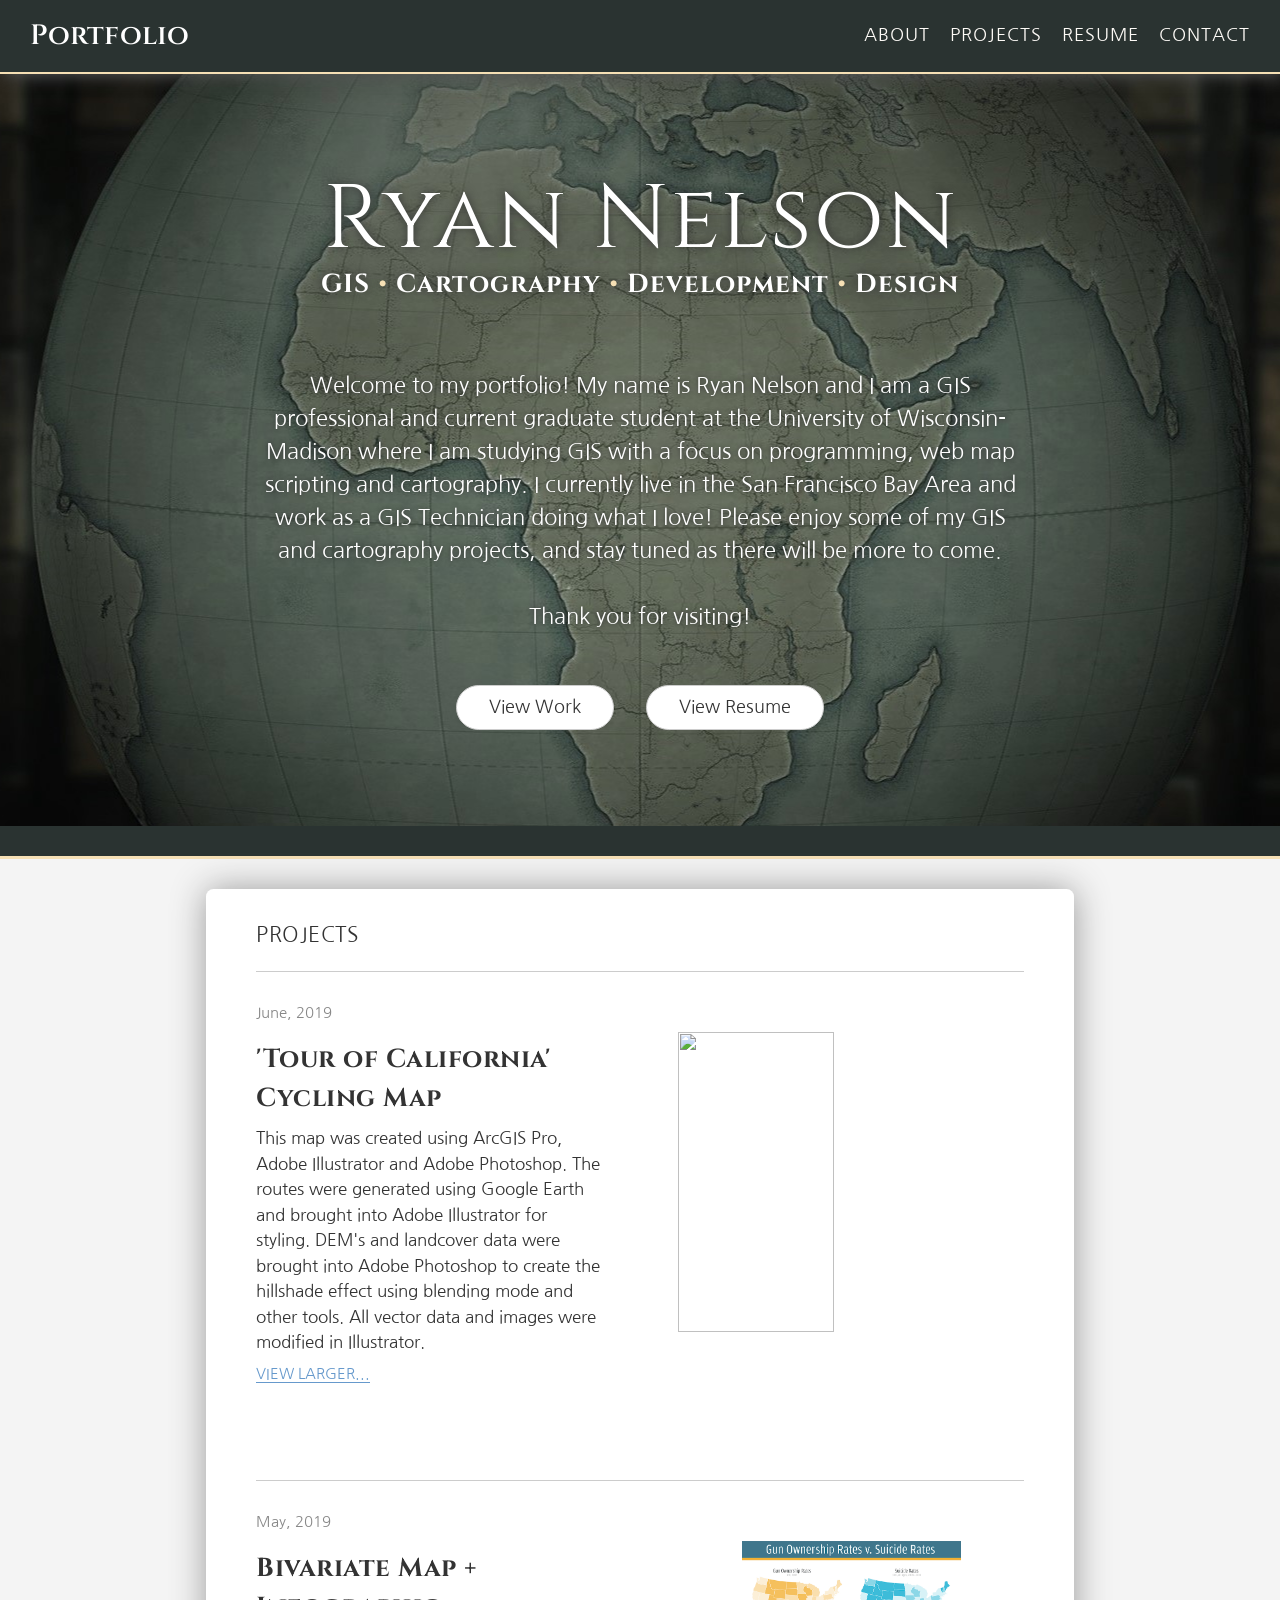
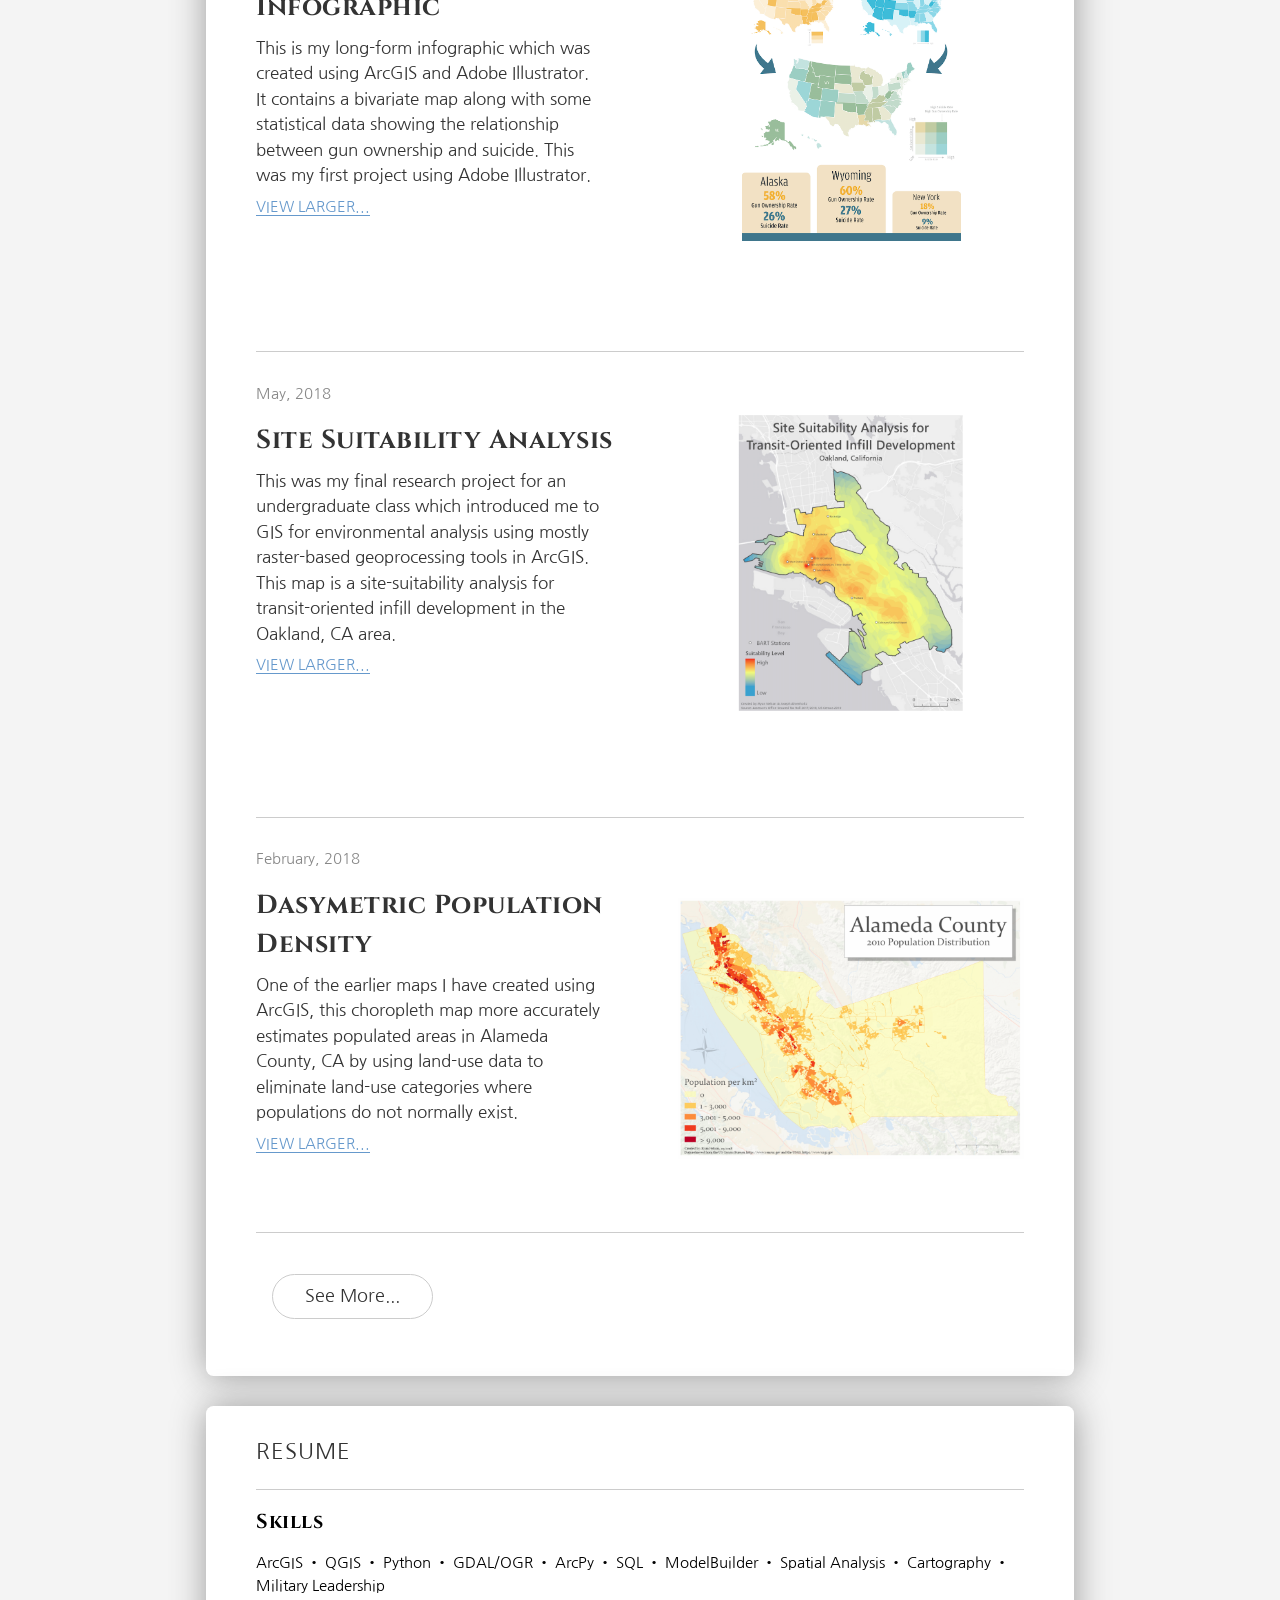
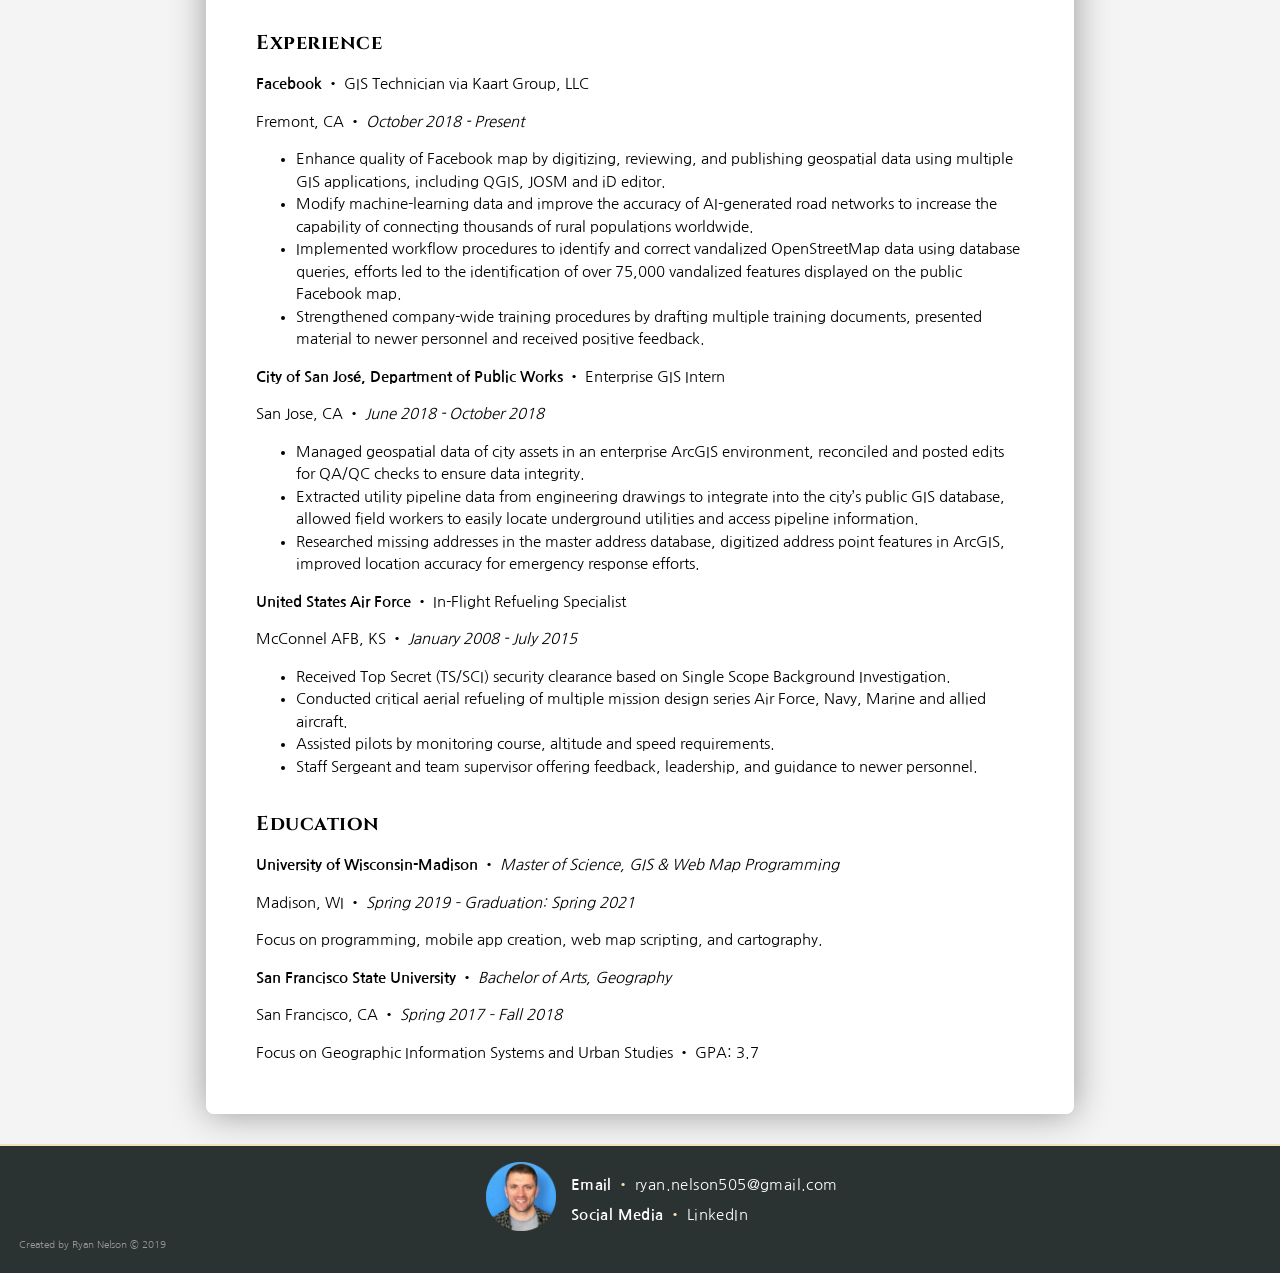
==== commit 1bc1c367: "Added &copy/credits" ====
--- a/index.html
+++ b/index.html
@@ -161,6 +161,7 @@
                     <li><p id="socialt"><b>Social Media</b> <span class="red">•</span> <a href="http://www.linkedin.com/in/ryanrnelson/">LinkedIn</a></p></li>
                     </ul>
                 </div>
+                <p class="made">Created by Ryan Nelson &copy 2019</p>
             </div>
                            
         </section>
--- a/style.css
+++ b/style.css
@@ -98,7 +98,7 @@
     margin-top: 30px;
     overflow:hidden;
     background: white;
-    
+
 }
 
 
@@ -647,6 +647,13 @@
     margin-top: 22px;
 }
 
+.made {
+    margin: 0 0 0px 1.2rem;
+    color: #999;
+    font-size: .65rem;
+    float:left;
+}
+
 
 
 /* ---- Mobile ---- */
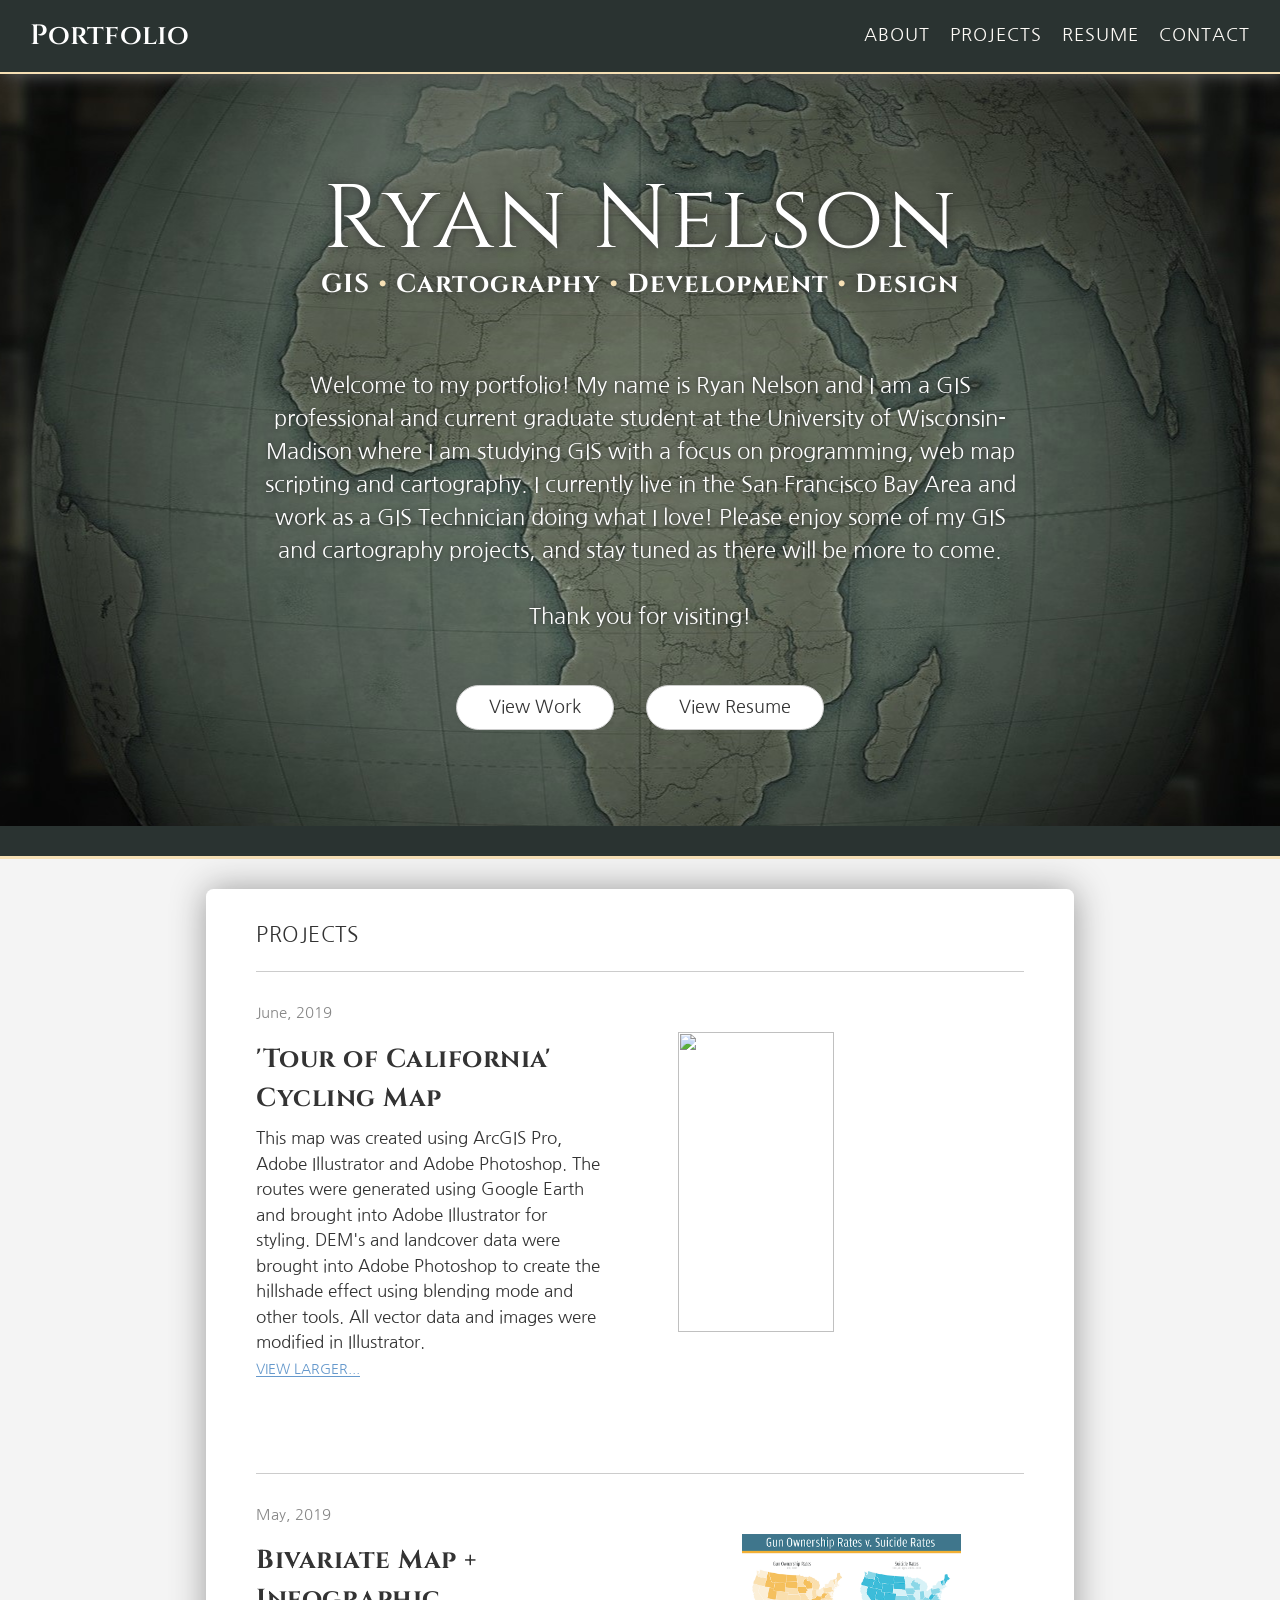
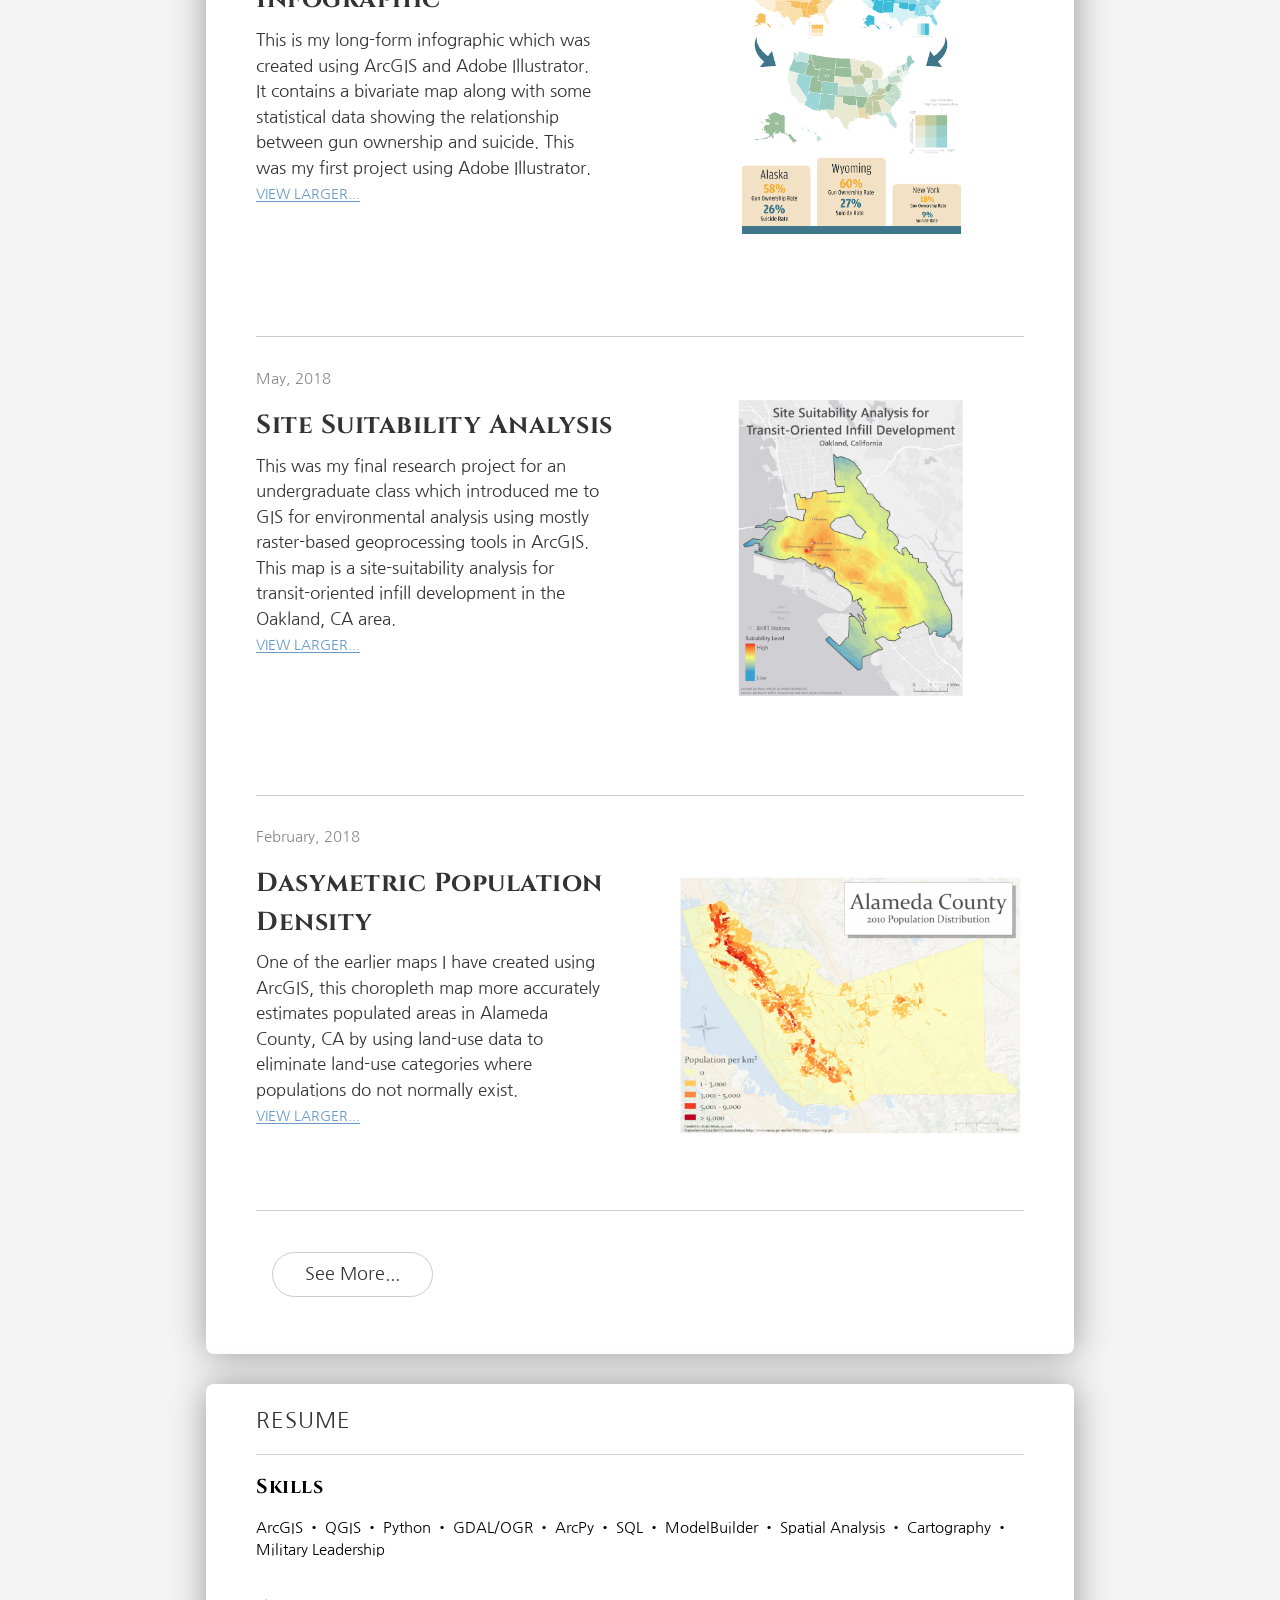
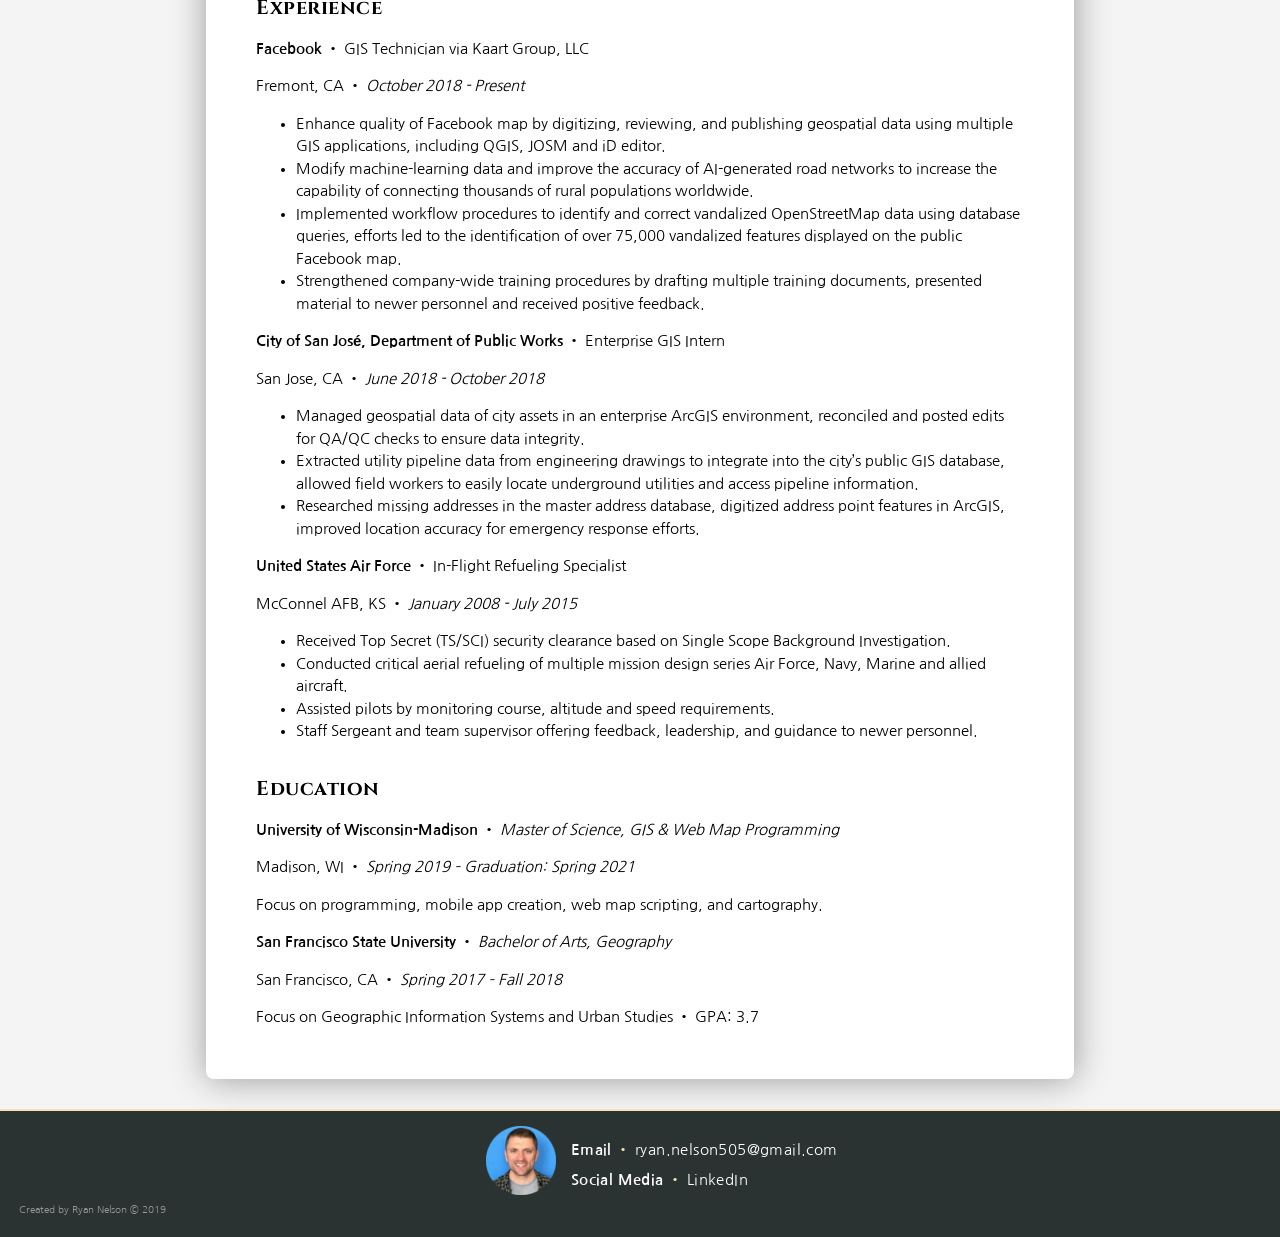
==== commit af63c055: "Fixed petite-caps issue" ====
--- a/index.html
+++ b/index.html
@@ -61,26 +61,26 @@
                     <p class="date1">June, 2019</p>
                     <h3>'Tour of California' Cycling Map</h3>
                 <div class="map1"><a href="map1.html"> <img src="Screen%20Shot%202019-07-22%20at%209.24.14%20AM.png"></a></div>   
-                    <p class="map1p">This map was created using ArcGIS Pro, Adobe Illustrator and Adobe Photoshop. The routes were generated using Google Earth and brought into Adobe Illustrator for styling. DEM's and landcover data were brought into Adobe Photoshop to create the hillshade effect using blending mode and other tools. All vector data and images were modified in Illustrator.<br><a href="map1.html">View Larger...</a></p>
+                    <p class="map1p">This map was created using ArcGIS Pro, Adobe Illustrator and Adobe Photoshop. The routes were generated using Google Earth and brought into Adobe Illustrator for styling. DEM's and landcover data were brought into Adobe Photoshop to create the hillshade effect using blending mode and other tools. All vector data and images were modified in Illustrator.<br><a href="map1.html">VIEW LARGER...</a></p>
                            
                 <hr4/>
                 <p class="date2">May, 2019</p>
                     <h3>Bivariate Map + Infographic</h3>
                 <div class="map2"><a href="map2.html"><img src="Screen%20Shot%202019-06-17%20at%202.52.45%20PM.png"></a></div>   
-                    <p class="map2p">This is my long-form infographic which was created using ArcGIS and Adobe Illustrator. It contains a bivariate map along with some statistical data showing the relationship between gun ownership and suicide. This was my first project using Adobe Illustrator.<br><a href="map2.html">View Larger...</a></p>
+                    <p class="map2p">This is my long-form infographic which was created using ArcGIS and Adobe Illustrator. It contains a bivariate map along with some statistical data showing the relationship between gun ownership and suicide. This was my first project using Adobe Illustrator.<br><a href="map2.html">VIEW LARGER...</a></p>
                 
                 <hr/>
                     <p class="date3">May, 2018</p>
                     <h3>Site Suitability Analysis</h3>
                 <div class="map3"><a href="map3.html"><img src="Screen%20Shot%202019-07-22%20at%203.33.59%20PM.png"></a></div>   
-                    <p class="map3p">This was my final research project for an undergraduate class which introduced me to GIS for environmental analysis using mostly raster-based geoprocessing tools in ArcGIS. This map is a site-suitability analysis for transit-oriented infill development in the Oakland, CA area.<br><a href="map3.html">View Larger...</a></p>
+                    <p class="map3p">This was my final research project for an undergraduate class which introduced me to GIS for environmental analysis using mostly raster-based geoprocessing tools in ArcGIS. This map is a site-suitability analysis for transit-oriented infill development in the Oakland, CA area.<br><a href="map3.html">VIEW LARGER...</a></p>
                 
                 <hr3/>
                     <p class="date4">February, 2018</p>
 
                     <h3>Dasymetric Population Density</h3>
                 <div class="map4"><a href="map4.html"><img src="Screen%20Shot%202019-07-22%20at%204.21.26%20PM.png"></a></div>   
-                    <p class="map4p">One of the earlier maps I have created using ArcGIS, this choropleth map more accurately estimates populated areas in Alameda County, CA by using land-use data to eliminate land-use categories where populations do not normally exist. <br><a href="map4.html">View Larger...</a></p>
+                    <p class="map4p">One of the earlier maps I have created using ArcGIS, this choropleth map more accurately estimates populated areas in Alameda County, CA by using land-use data to eliminate land-use categories where populations do not normally exist. <br><a href="map4.html">VIEW LARGER...</a></p>
         
 
                 <div><hr5></hr5>
@@ -97,7 +97,7 @@
         </section>
         <div class="container3">
                     <h1></h1>
-                    <div class="container5">                <h1 id="Resume">Resume</h1><hr1/>
+                    <div class="container5">                <h1 id="Resume">RESUME</h1><hr1/>
                 
                 </div>
                     
--- a/style.css
+++ b/style.css
@@ -505,32 +505,28 @@
     text-decoration:none;
     border-bottom: solid 1px;
     color:#6699CC;
-    font-variant-caps: all-small-caps;
-    font-size: 22px
+    font-size: 14px
 }
 
 .map3p a {
     text-decoration:none;
     border-bottom: solid 1px;
     color:#6699CC;
-    font-variant-caps: all-small-caps;
-    font-size: 22px
+    font-size: 14px
 }
 
 .map2p a {
     text-decoration:none;
     border-bottom: solid 1px;
     color:#6699CC;
-    font-variant-caps: all-small-caps;
-    font-size: 22px
+    font-size: 14px
 }
 
 .map1p a {
     text-decoration:none;
     border-bottom: solid 1px;
     color:#6699CC;
-    font-variant-caps: all-small-caps;
-    font-size: 22px
+    font-size: 14px
 }
 
 .container2 h3 {
@@ -573,10 +569,9 @@
 }
 
 #Resume {
-    margin-top:18px;
+    margin-top:20px;
     letter-spacing: 1px;
-    font-variant-caps:all-petite-caps;
-    font-size: 32px;
+    font-size: 22px;
     font-family: 'Nanum Gothic', sans-serif;
     font-weight: 100;
     text-align: ;
@@ -650,7 +645,7 @@
 .made {
     margin: 0 0 0px 1.2rem;
     color: #999;
-    font-size: .65rem;
+    font-size: .64rem;
     float:left;
 }
 
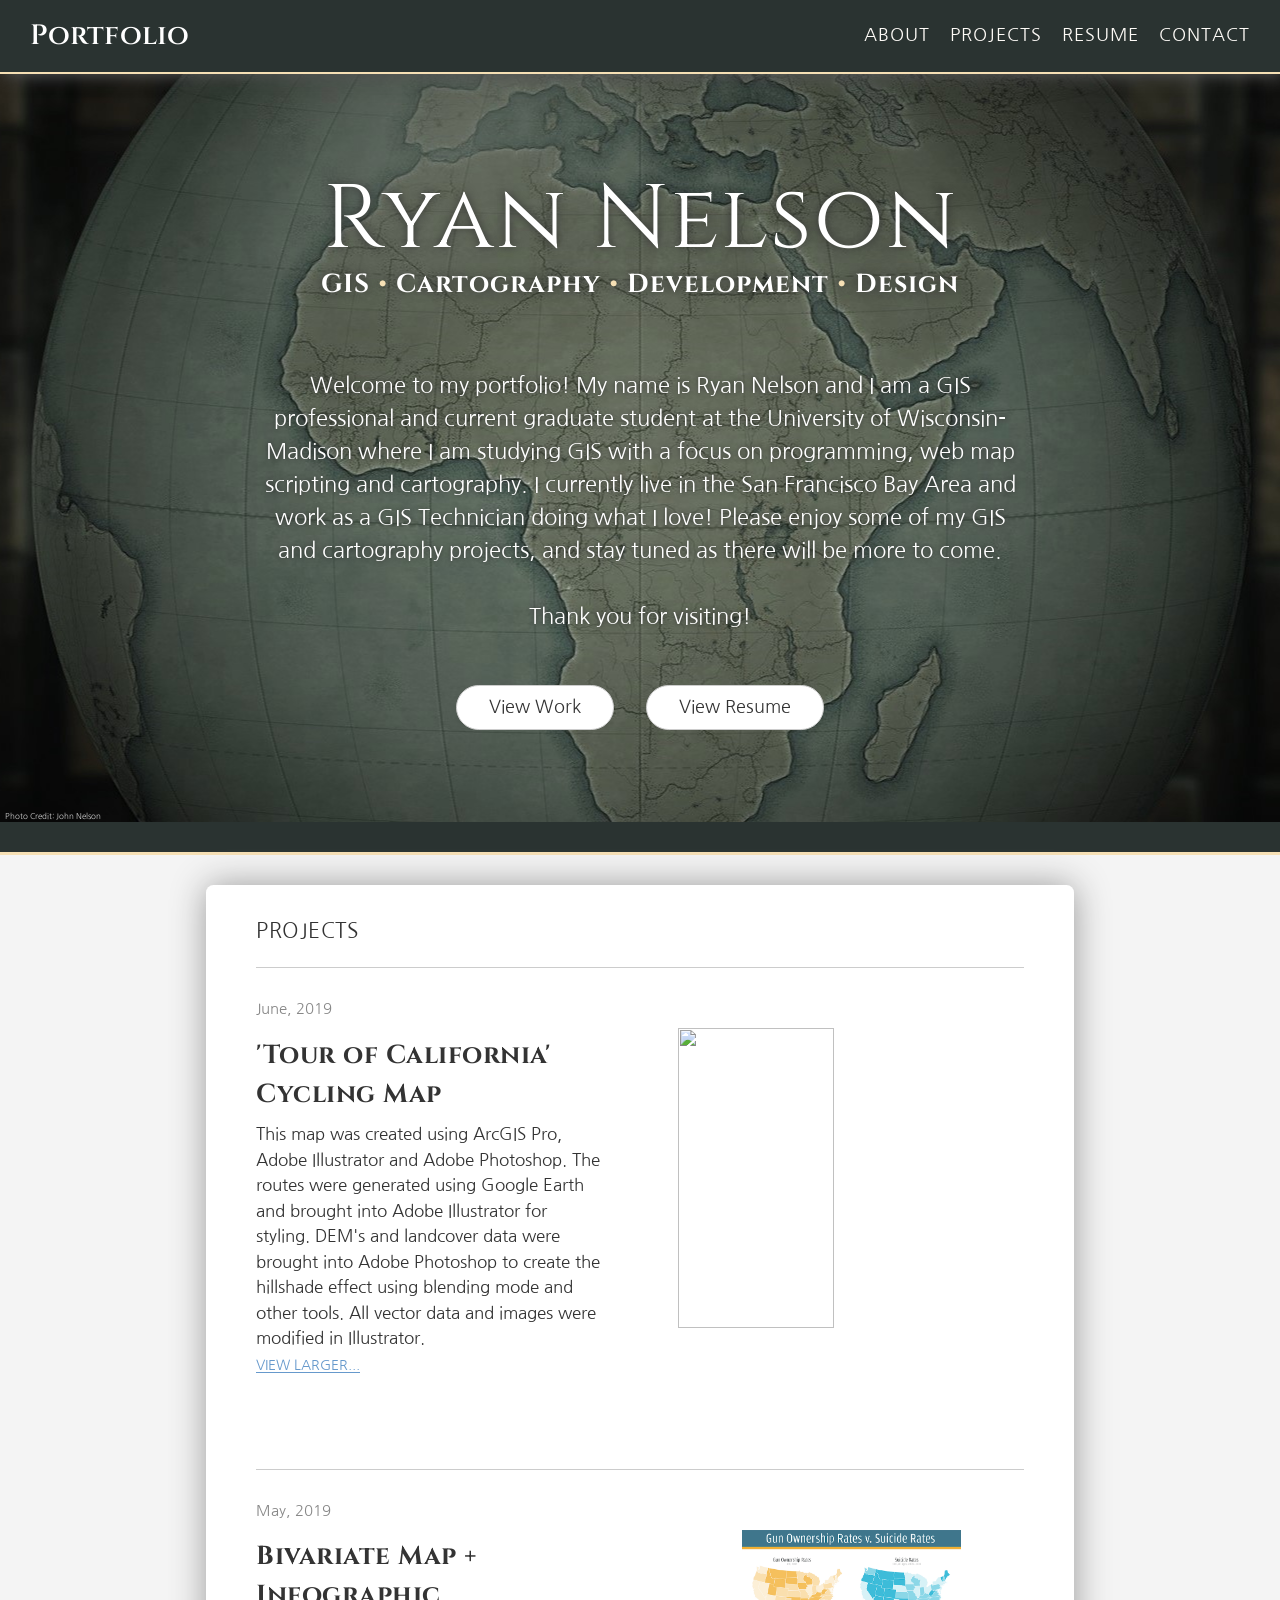
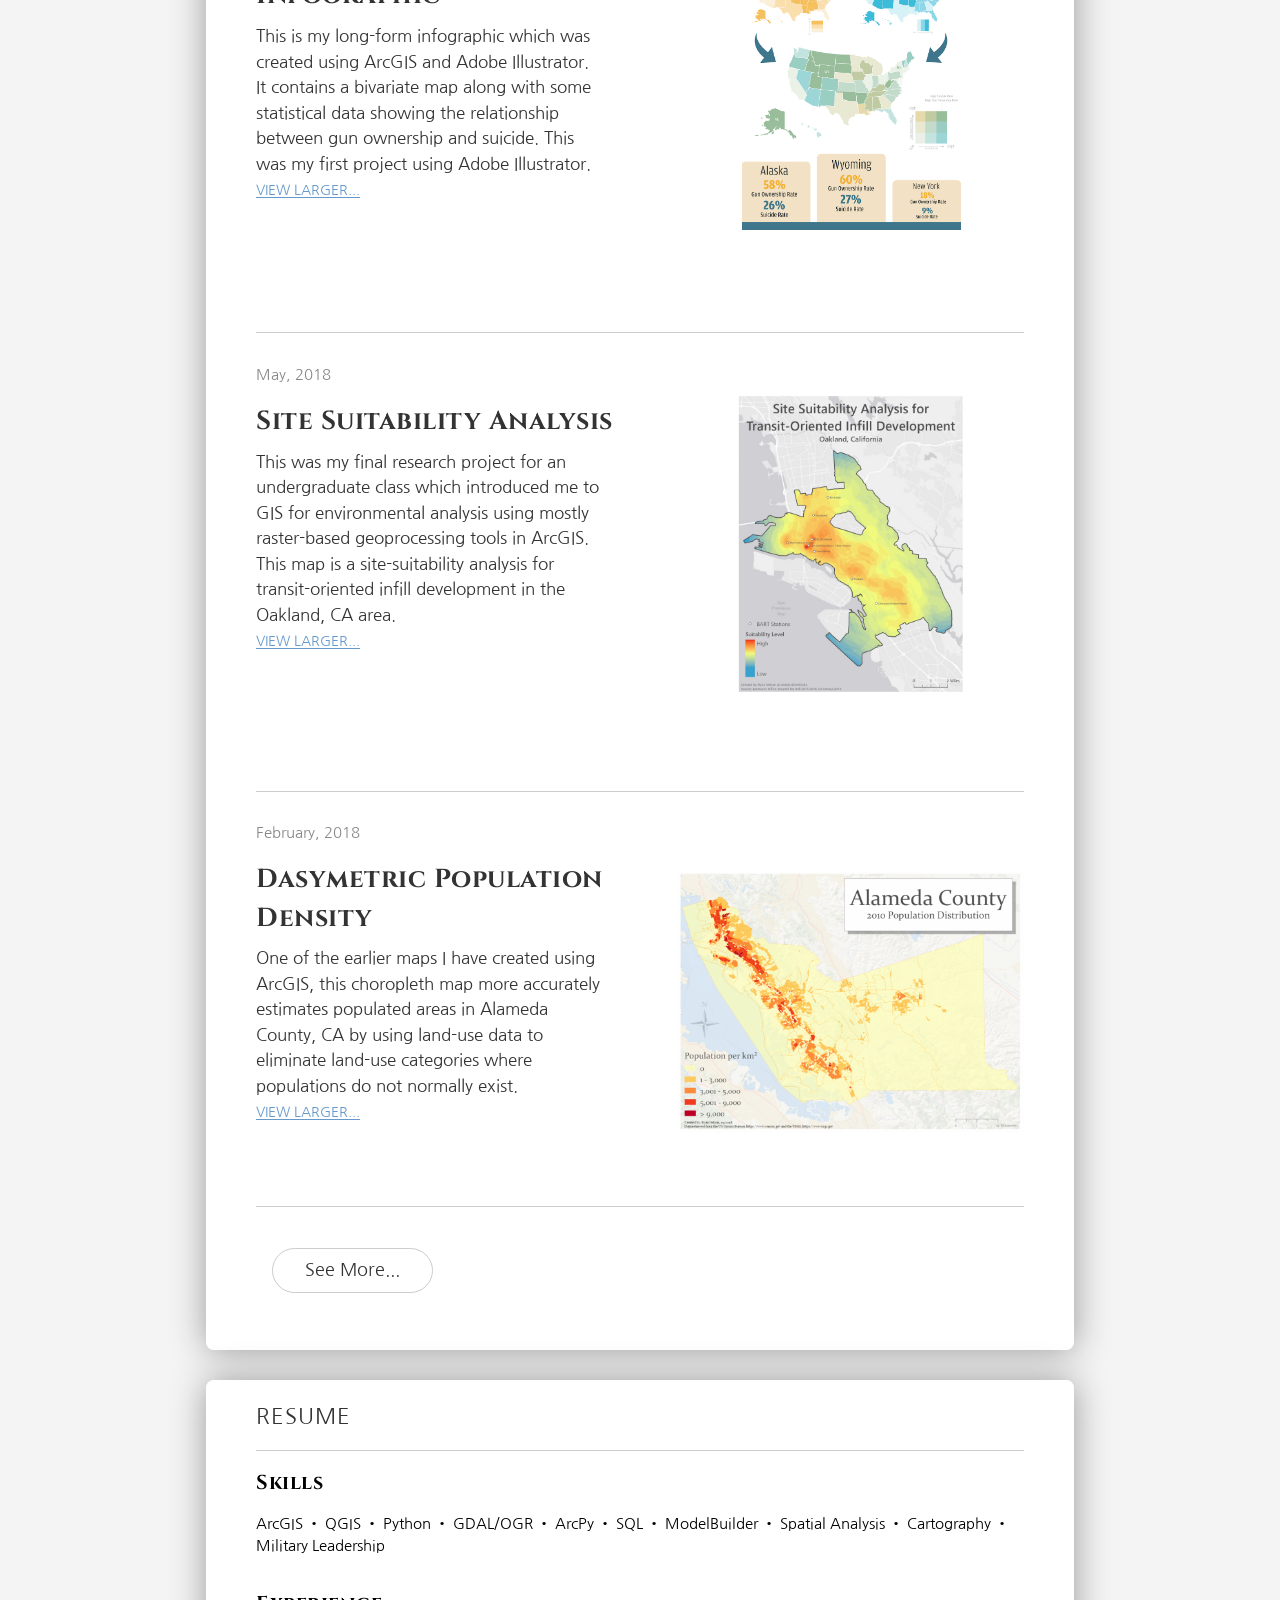
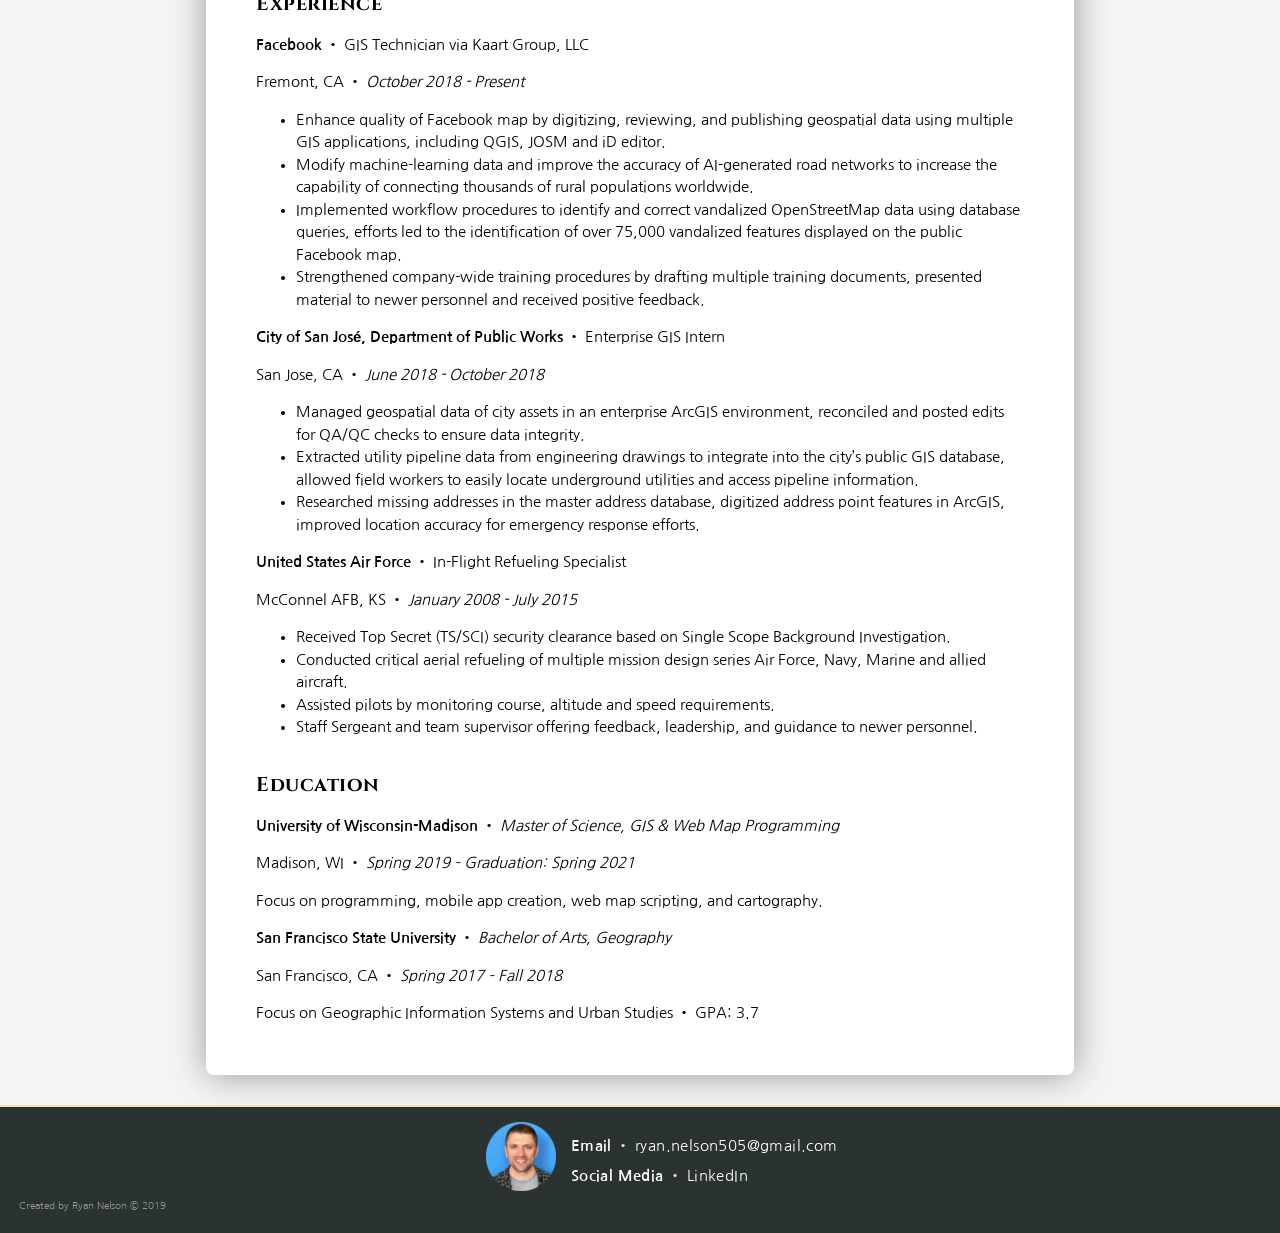
==== commit 723f1add: "Added photo credit" ====
--- a/index.html
+++ b/index.html
@@ -47,7 +47,9 @@
                 
                 <a href="#Projects" class="btn">View Work</a><a href="#Resume" class="btn">View Resume</a>
                 
+                
             </div>
+                <div class="credit">Photo Credit: John Nelson</div>
         </section>
         <section id="boxes">
             <div class="box"></div>
--- a/style.css
+++ b/style.css
@@ -222,10 +222,10 @@
     text-decoration: none;
     color: #333;
     transition: background 500ms ease;
-    margin-bottom: 100px;
+    margin-bottom: 90px;
     background-color: white;
     font-size: 18px;  
-    margin: 2rem 1rem 6rem 1rem;
+    margin: 2rem 1rem 5rem 1rem;
 }
 
 .btn:hover {
@@ -307,6 +307,15 @@
     
 } 
 
+
+.credit {
+    margin: 0;
+    font-size: 8px;
+    color:lightgray;
+    text-align: left;
+    margin-left: 5px;
+}
+
 .grad img {
     width: 9%;
     margin-left: 30%;
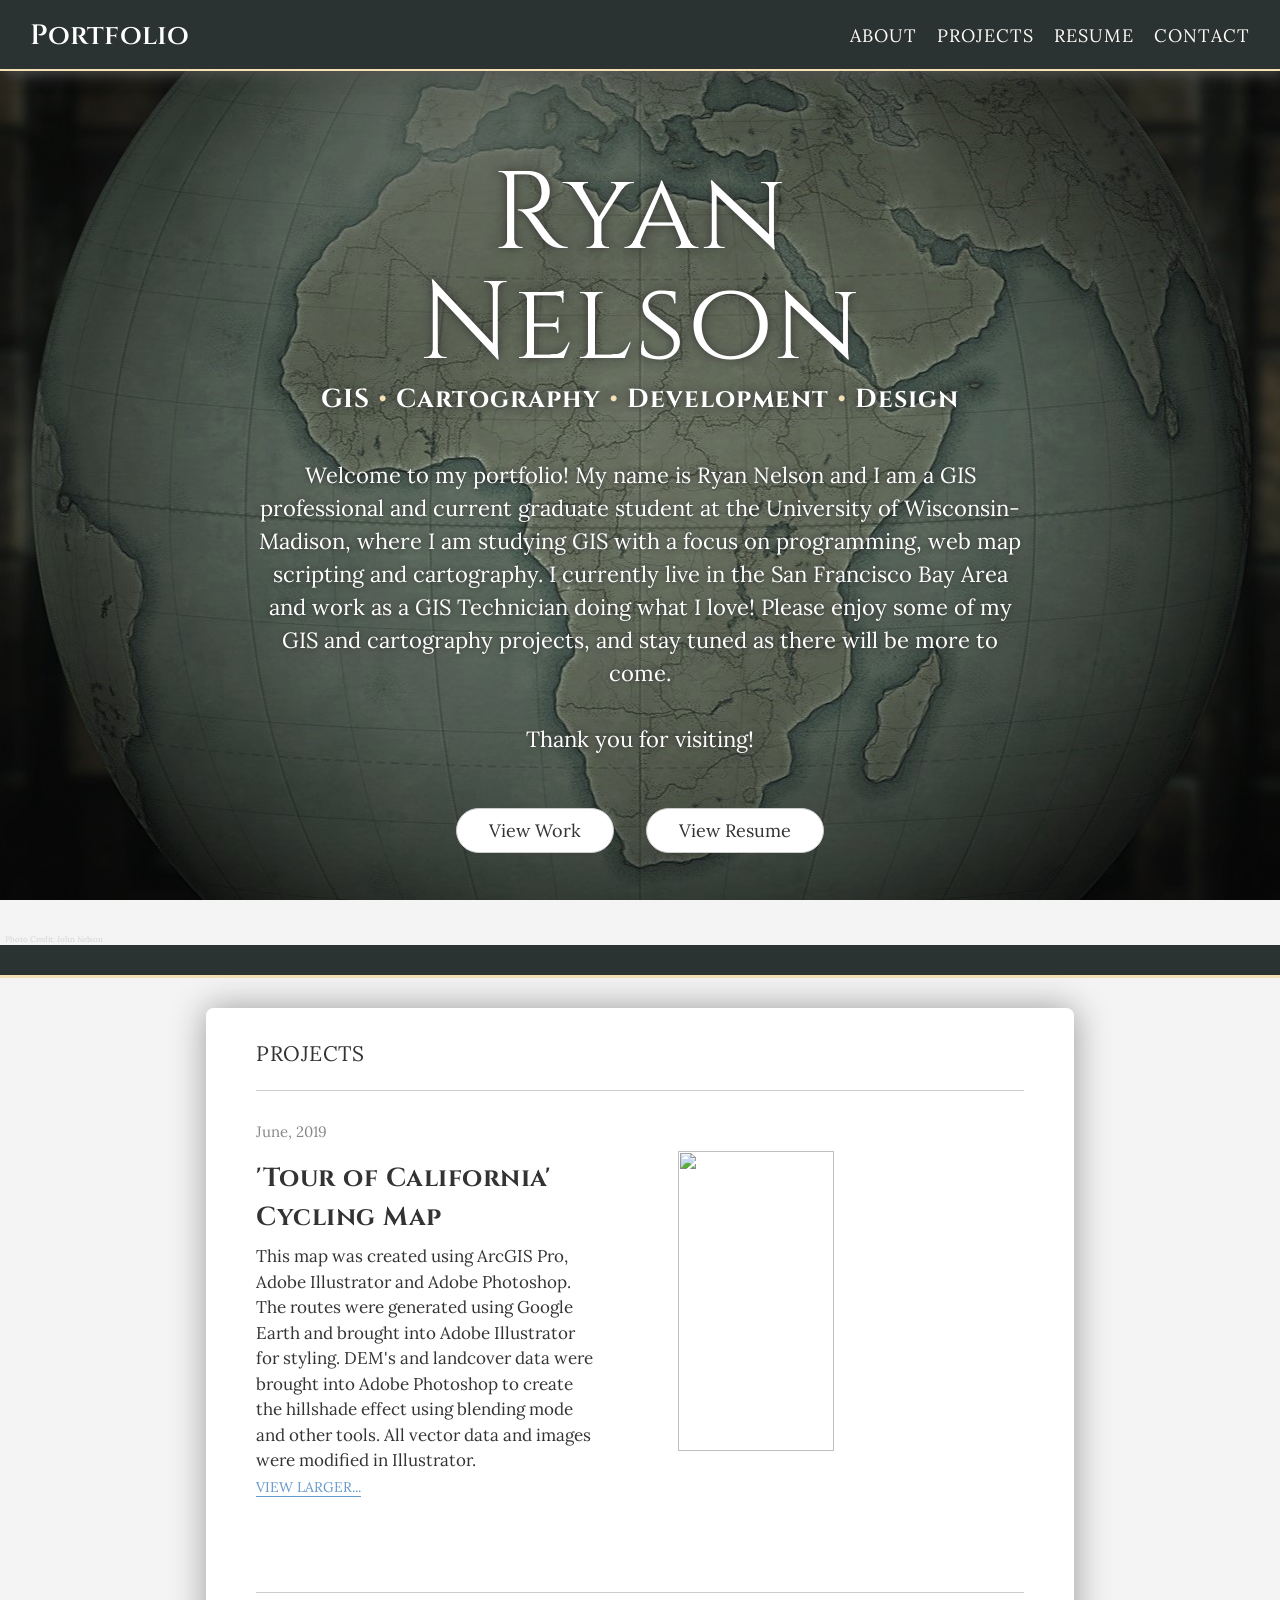
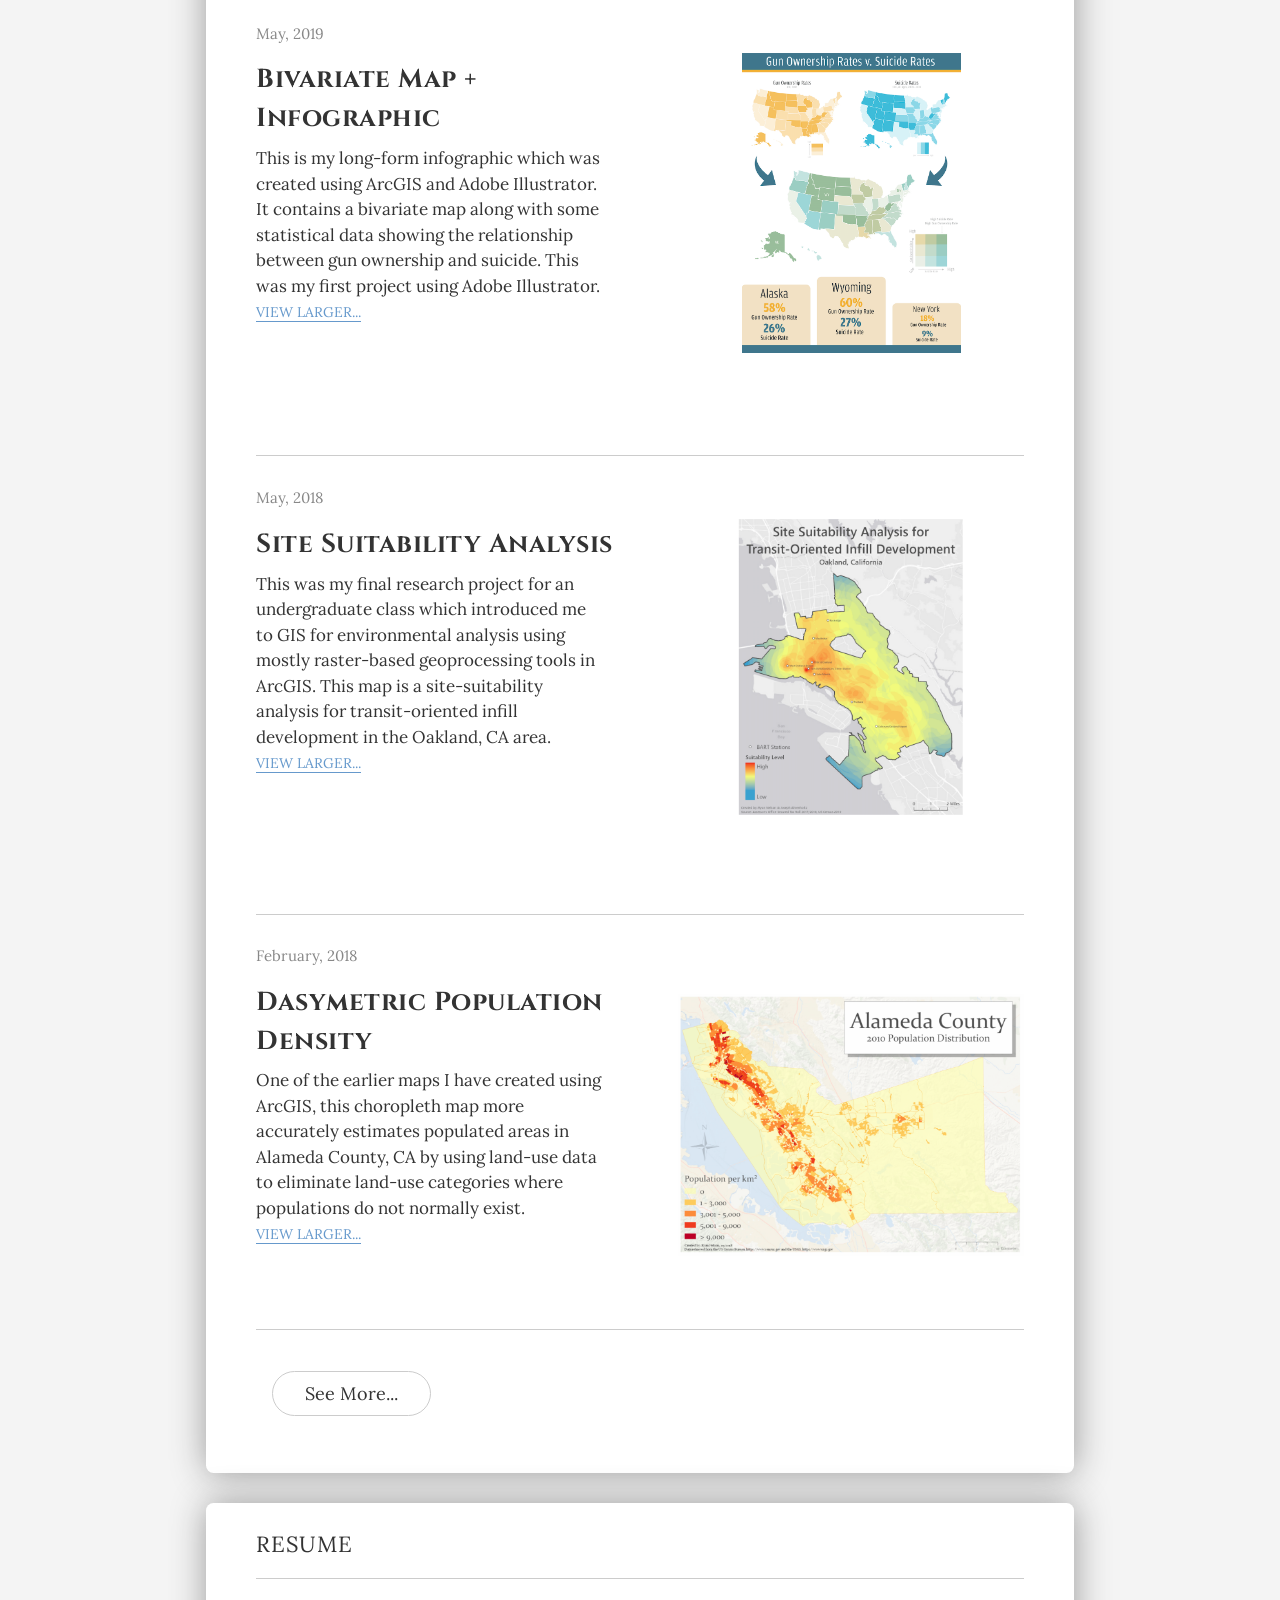
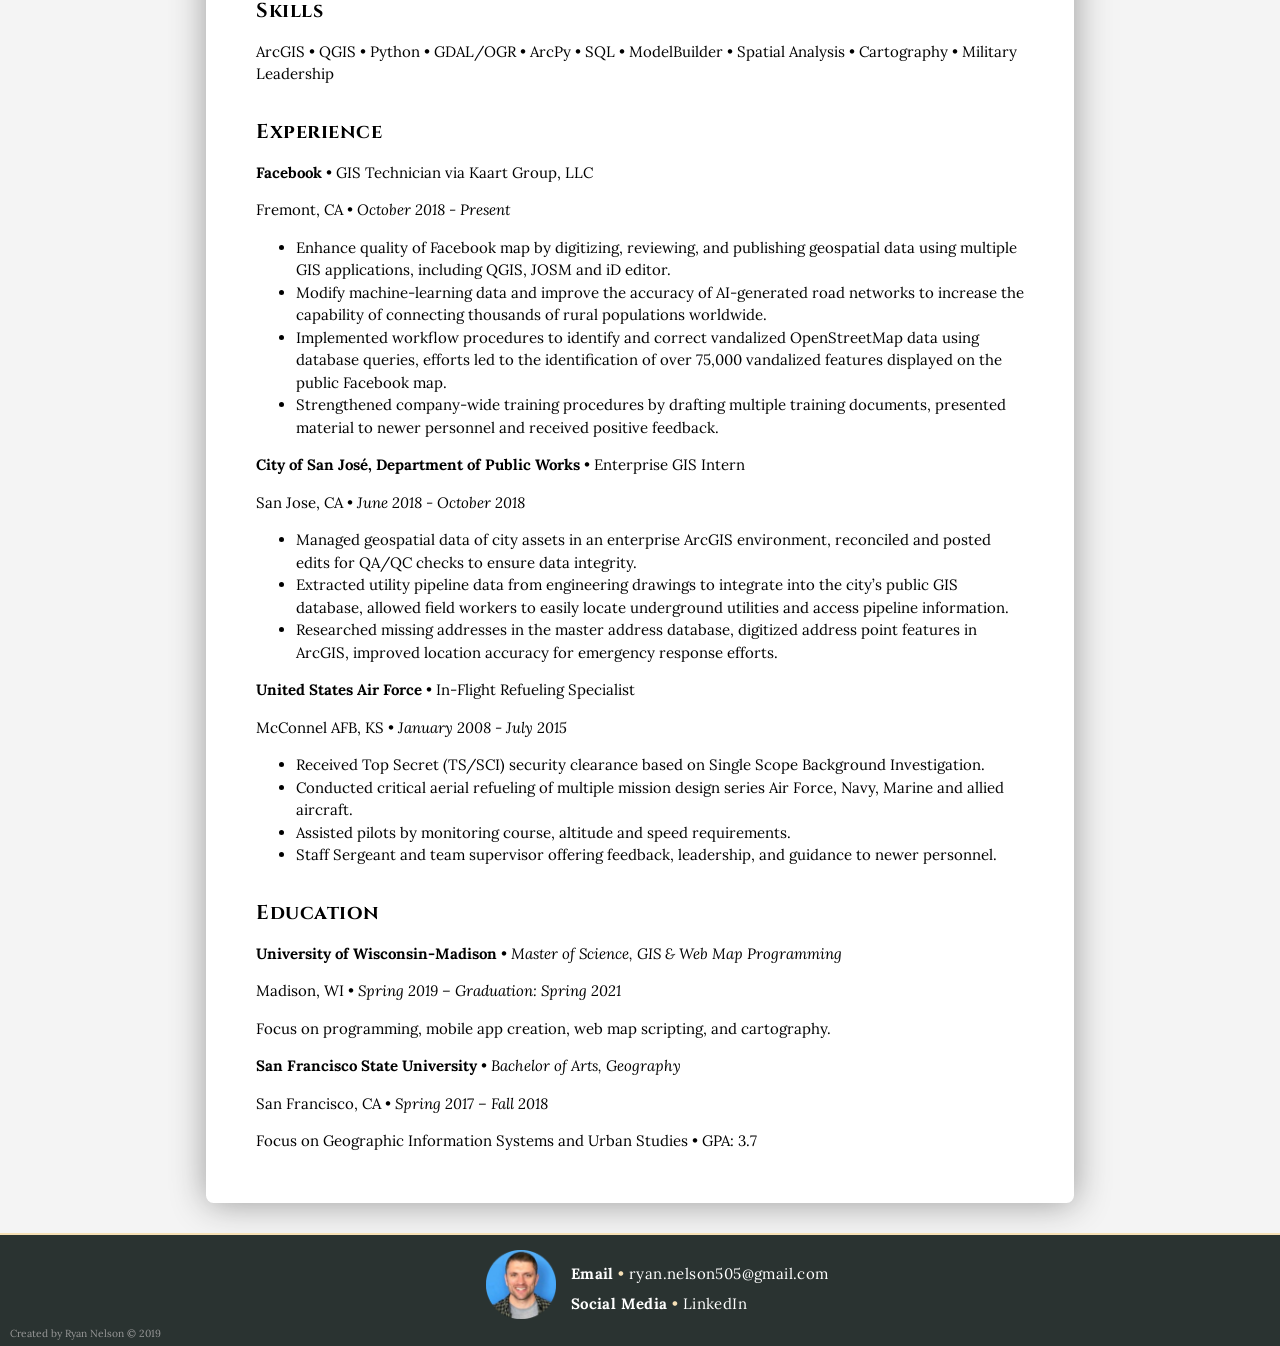
==== commit 2781af35: "Updated typos and typography" ====
--- a/index.html
+++ b/index.html
@@ -43,7 +43,7 @@
             <div class="container1">
                 <h1>Ryan Nelson</h1>
                 <h3>GIS <span class="red">•</span> Cartography <span class="red">•</span> Development<span class="red"> •</span> Design</h3>
-                <p id="one">Welcome to my portfolio! My name is Ryan Nelson and I am a GIS professional and current graduate student at the University of Wisconsin-Madison where I am studying GIS with a focus on programming, web map scripting and cartography. I currently live in the San Francisco Bay Area and work as a GIS Technician doing what I love! Please enjoy some of my GIS and cartography projects, and stay tuned as there will be more to come.<br><br>Thank you for visiting!</p>
+                <p id="one">Welcome to my portfolio! My name is Ryan Nelson and I am a GIS professional and current graduate student at the University of Wisconsin-Madison, where I am studying GIS with a focus on programming, web map scripting and cartography. I currently live in the San Francisco Bay Area and work as a GIS Technician doing what I love! Please enjoy some of my GIS and cartography projects, and stay tuned as there will be more to come.<br><br>Thank you for visiting!</p>
                 
                 <a href="#Projects" class="btn">View Work</a><a href="#Resume" class="btn">View Resume</a>
                 
--- a/style.css
+++ b/style.css
@@ -1,5 +1,7 @@
 @import url('https://fonts.googleapis.com/css?family=Nanum+Gothic&display=swap');
 @import url('https://fonts.googleapis.com/css?family=Cinzel&display=swap');
+@import url('https://fonts.googleapis.com/css?family=Fauna+One&display=swap');
+@import url('https://fonts.googleapis.com/css?family=Lora&display=swap');
 
 html {
     scroll-behavior: smooth;
@@ -12,7 +14,7 @@
     margin: 0;
     background-color: #f4f4f4;
     height: 100%;
-    font-family: 'Nanum Gothic', sans-serif;
+    font-family: 'Lora', sans-serif;
 }
 
 h1, h2, h3 {
@@ -35,7 +37,7 @@
     margin-top:20px;
     font-variant-caps:all-petite-caps;
     font-size: 30px;
-    font-family: 'Nanum Gothic', sans-serif;
+    font-family: 'Lora', sans-serif;
     color:#333;
     
 }
@@ -98,7 +100,6 @@
     margin-top: 30px;
     overflow:hidden;
     background: white;
-
 }
 
 
@@ -149,7 +150,7 @@
 
 header #branding{
     float:left;
-    margin-bottom: 5px;
+    margin-bottom: 0px;
 }
 
 header #branding h1{
@@ -159,13 +160,14 @@
     letter-spacing: .1px;
     font-size: 28px;
     font-family:Cinzel, serif;
-    font-weight: 600
+    font-weight: 600;
 }
 
 header nav {
     float: right;
     margin-right:30px;
     letter-spacing: 1px;
+    margin-bottom: 10px;
 }
 
 eader .highlight, header .current a{
@@ -184,10 +186,10 @@
 }
 
 #showcase h1 {
-    margin-top: 175px;
+    margin-top: 160px;
     line-height: 1;
     margin-bottom: 0px;
-    font-size: 90px;
+    font-size: 110px;
     font-weight:0;
     letter-spacing: 2px;
     font-family: 'Cinzel', serif;
@@ -195,7 +197,7 @@
 
 }
 #showcase h3 {
-    margin-bottom: 65px;
+    margin-bottom: 40px;
     font-size: 26px;
     font-weight: bold;
     letter-spacing: 1px;
@@ -207,7 +209,7 @@
     margin-bottom: 20px;
     font-size: 22px;
     text-shadow: 0px 0px 5px #333;
-    font-family:'Nanum Gothic', sans-serif;
+    font-family:'Lora', sans-serif;
     font-weight: 100;
 
 
@@ -289,7 +291,7 @@
     letter-spacing: 1px;
     text-transform:uppercase;
     font-size: 24px;
-    font-family: Nanum Gothic, sans-serif;
+    font-family: 'Lora', sans-serif;
     font-weight: 100;
     margin:auto;
 
@@ -354,7 +356,7 @@
     letter-spacing: 1.5px;
     text-transform: uppercase;
     font-size: 24px;
-    font-family: Nanum Gothic, sans-serif;
+    font-family: 'Lora', sans-serif;
     font-weight: 100;
     margin:auto;
 
@@ -364,7 +366,7 @@
 .container4 {
     background-color: #2A3331;
     border-top:#f6e0b5 2px solid;
-    padding-bottom: 20px;
+    padding-bottom: 5px;
     padding-top: 0px;
     overflow: hidden;
 
@@ -566,7 +568,7 @@
     margin-top:10px;
     font-variant-caps:all-petite-caps;
     font-size: 30px;
-    font-family: 'Nanum Gothic', sans-serif;
+    font-family: 'Lora', sans-serif;
     color:#333;
 }
 
@@ -578,10 +580,10 @@
 }
 
 #Resume {
-    margin-top:20px;
+    margin-top:25px;
     letter-spacing: 1px;
     font-size: 22px;
-    font-family: 'Nanum Gothic', sans-serif;
+    font-family: 'Lora', sans-serif;
     font-weight: 100;
     text-align: ;
     color:#333;
@@ -632,14 +634,27 @@
     transition:transform 0.25s ease;
     width: 100%;
     margin-top:1%;
-    float:right
+    float:right;
+    box-shadow: 1px 1px 20px #999;
+
 }
 
 .map2full img {
     transition:transform 0.25s ease;
     width: 100%;
     margin-top:1%;
-    float:right
+    float:right;
+    box-shadow: 1px 1px 20px #999;
+
+}
+
+.map2full h3 {
+    float: left;
+    display: inline;
+    font-family: 'Lora', sans-serif;
+    margin-top: 100px;
+    font-size: 20px;
+
 }
 
 .back img {
@@ -652,20 +667,19 @@
 }
 
 .made {
-    margin: 0 0 0px 1.2rem;
+    margin: 0 0 0px .6rem;
     color: #999;
     font-size: .64rem;
     float:left;
 }
 
 
-
 /* ---- Mobile ---- */
 
 @media only screen and (max-width: 900px) {
 
 body {
-    font-family: Nanum Gothic, sans-serif;
+    font-family: 'Lora', sans-serif;
     margin:0;
     background:#f4f4f4;
     height: auto;
@@ -793,7 +807,7 @@
     margin-top:20px;
     font-variant-caps:all-petite-caps;
     font-size: 2rem;
-    font-family: 'Nanum Gothic', sans-serif;
+    font-family: 'Lora', sans-serif;
     color:#333;
 }
 
@@ -1007,7 +1021,7 @@
     letter-spacing: 0px;
     font-variant-caps:all-petite-caps;
     font-size: 1.3rem;
-    font-family: Nanum Gothic, sans-serif;
+    font-family: 'Lora', sans-serif;
     font-weight: 100;
     text-align:center;
     color:#333;
@@ -1078,7 +1092,7 @@
     letter-spacing: 0px;
     font-variant-caps:all-petite-caps;
     font-size: 1.3rem;
-    font-family: Nanum Gothic, sans-serif;
+    font-family: 'Lora', sans-serif;
     font-weight: 100;
     text-align:center;
     color:#333;
@@ -1103,6 +1117,8 @@
     width: 100%;
     margin-top:1%;
     margin-bottom: 12%;
+        box-shadow: 1px 1px 20px #999;
+
 }
 
 .map2full img {
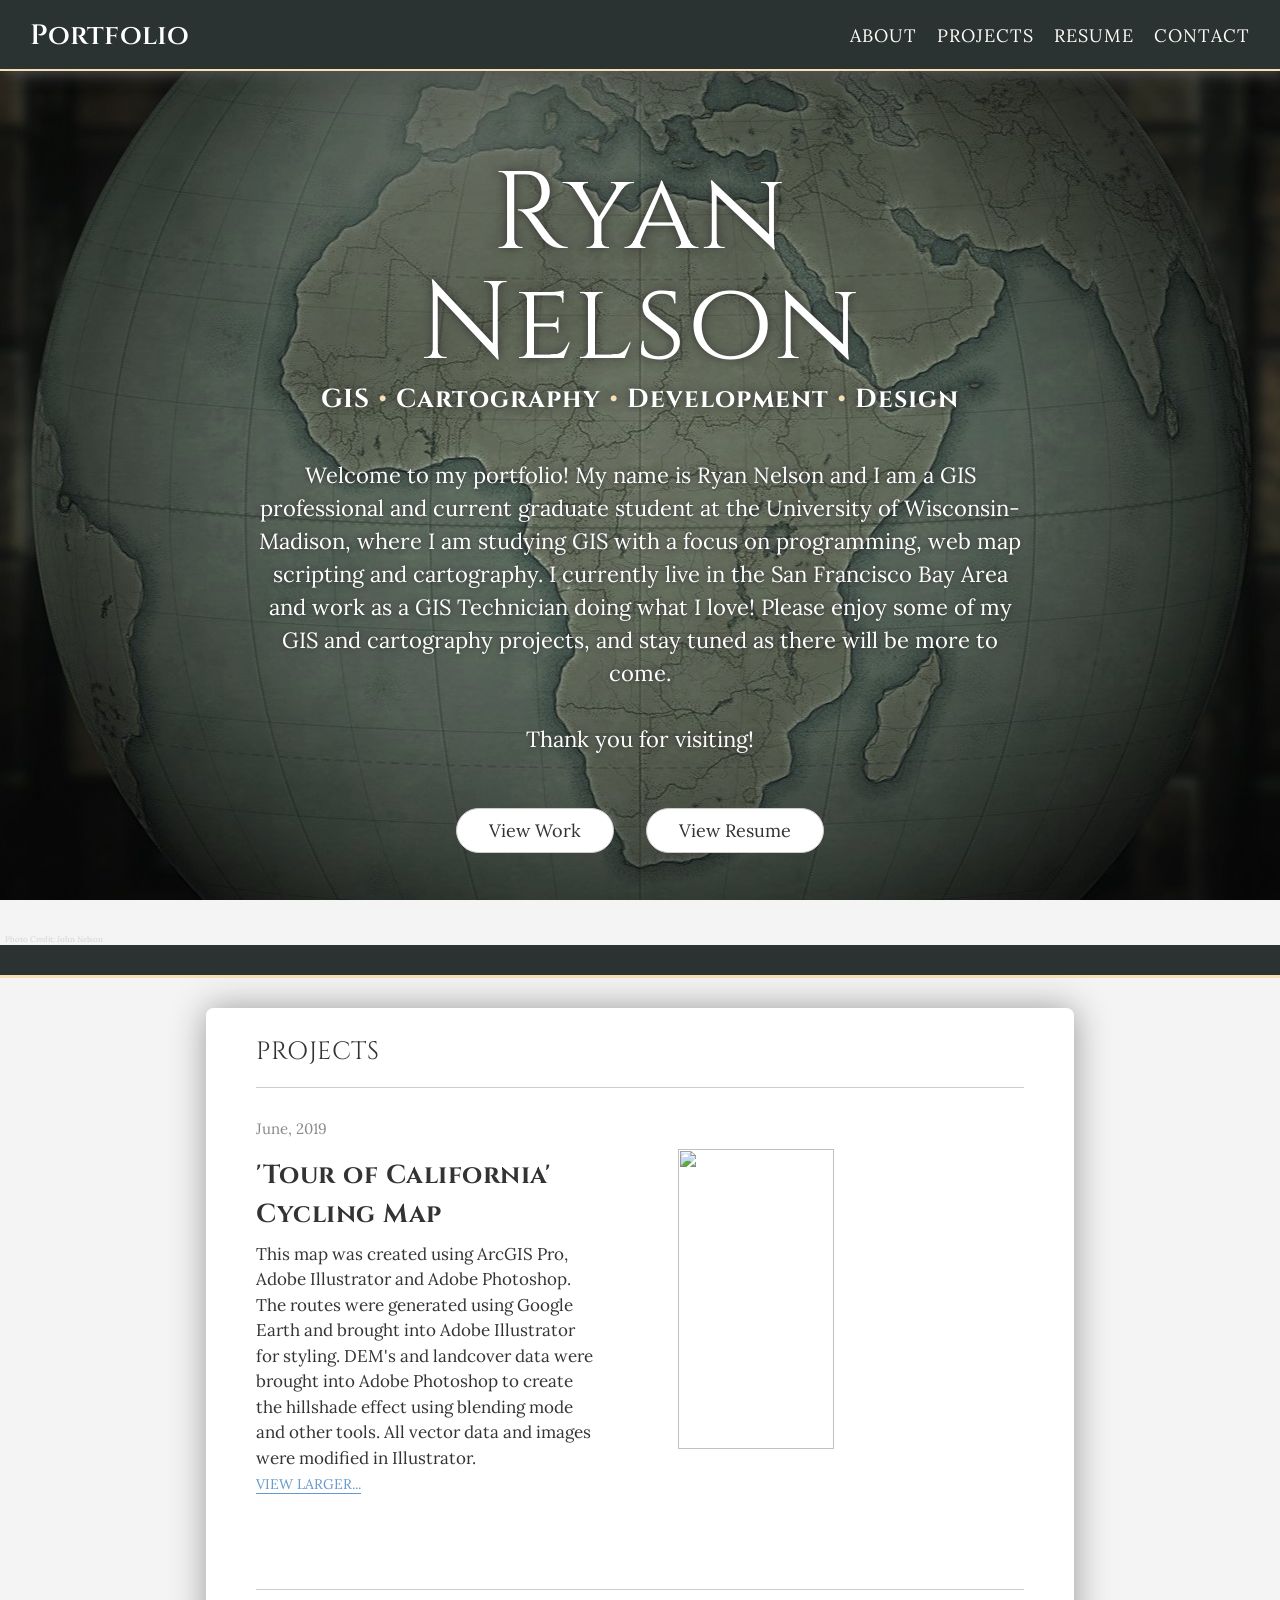
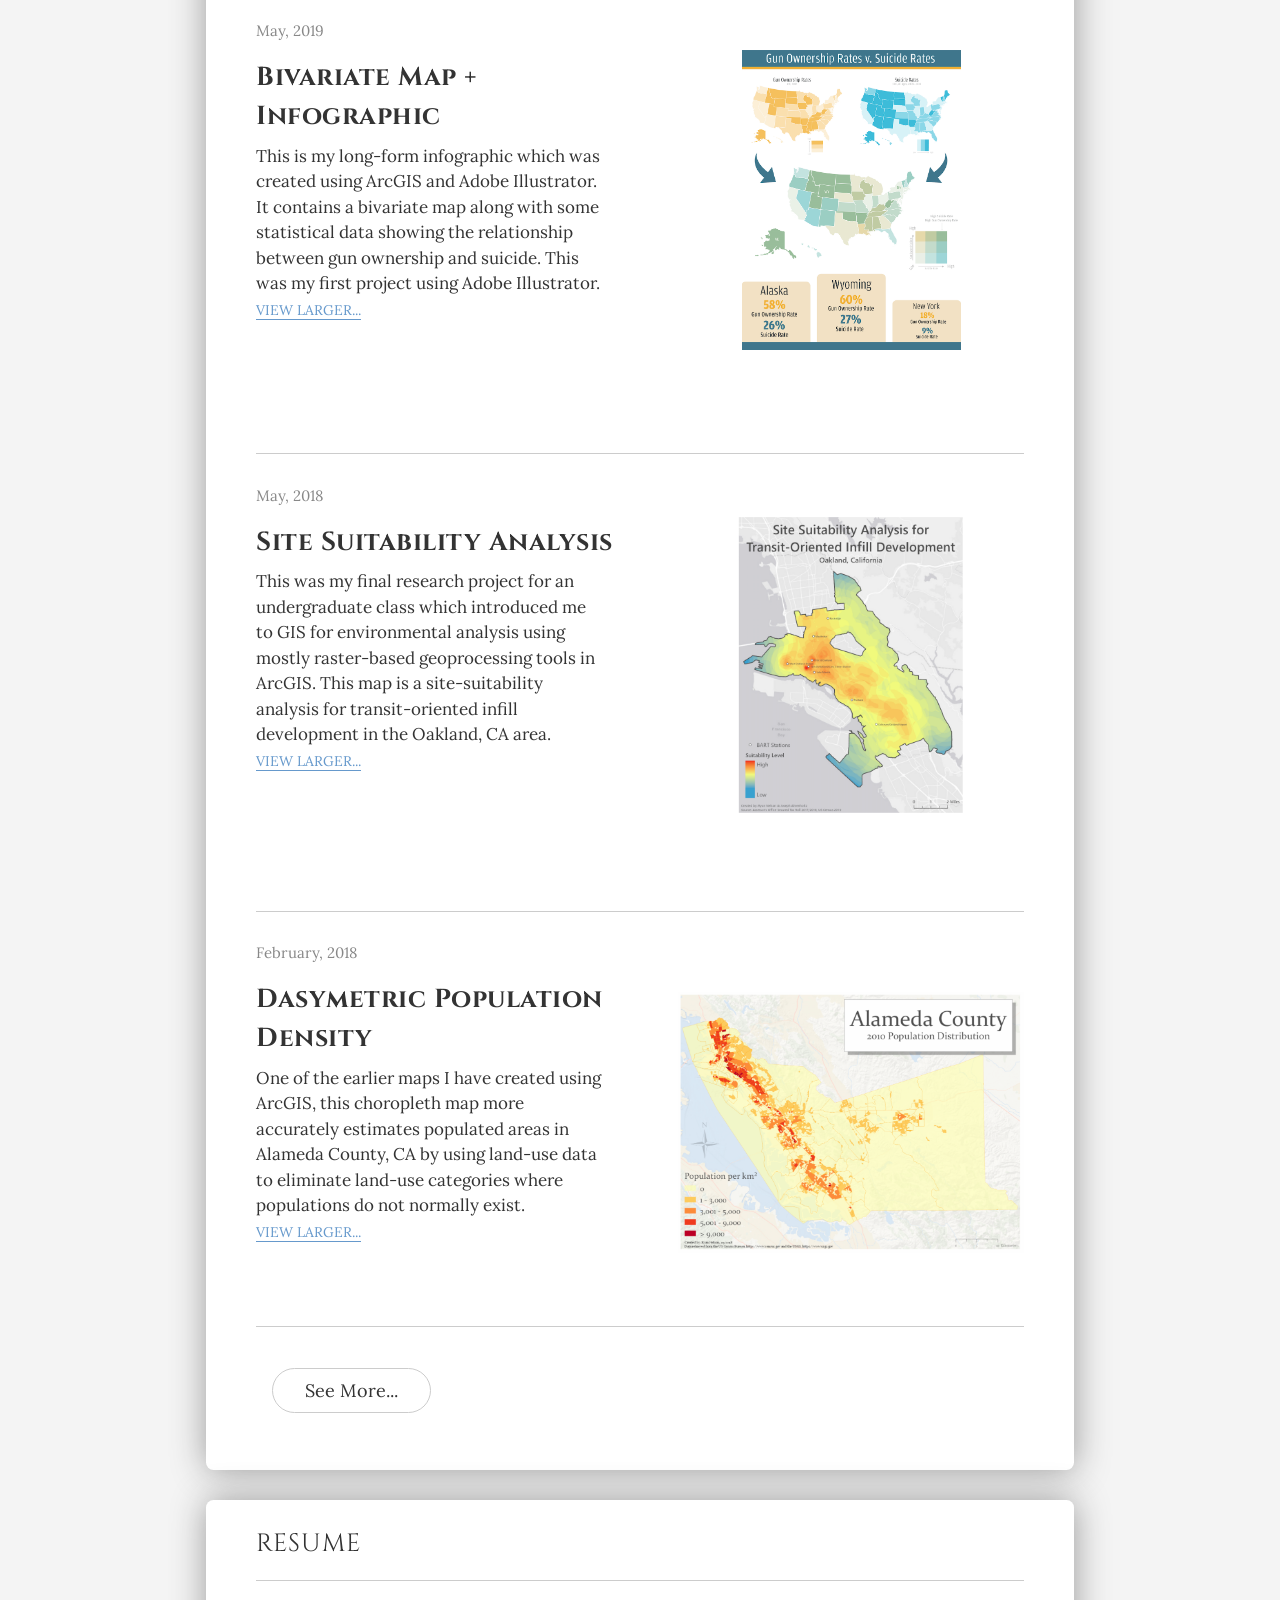
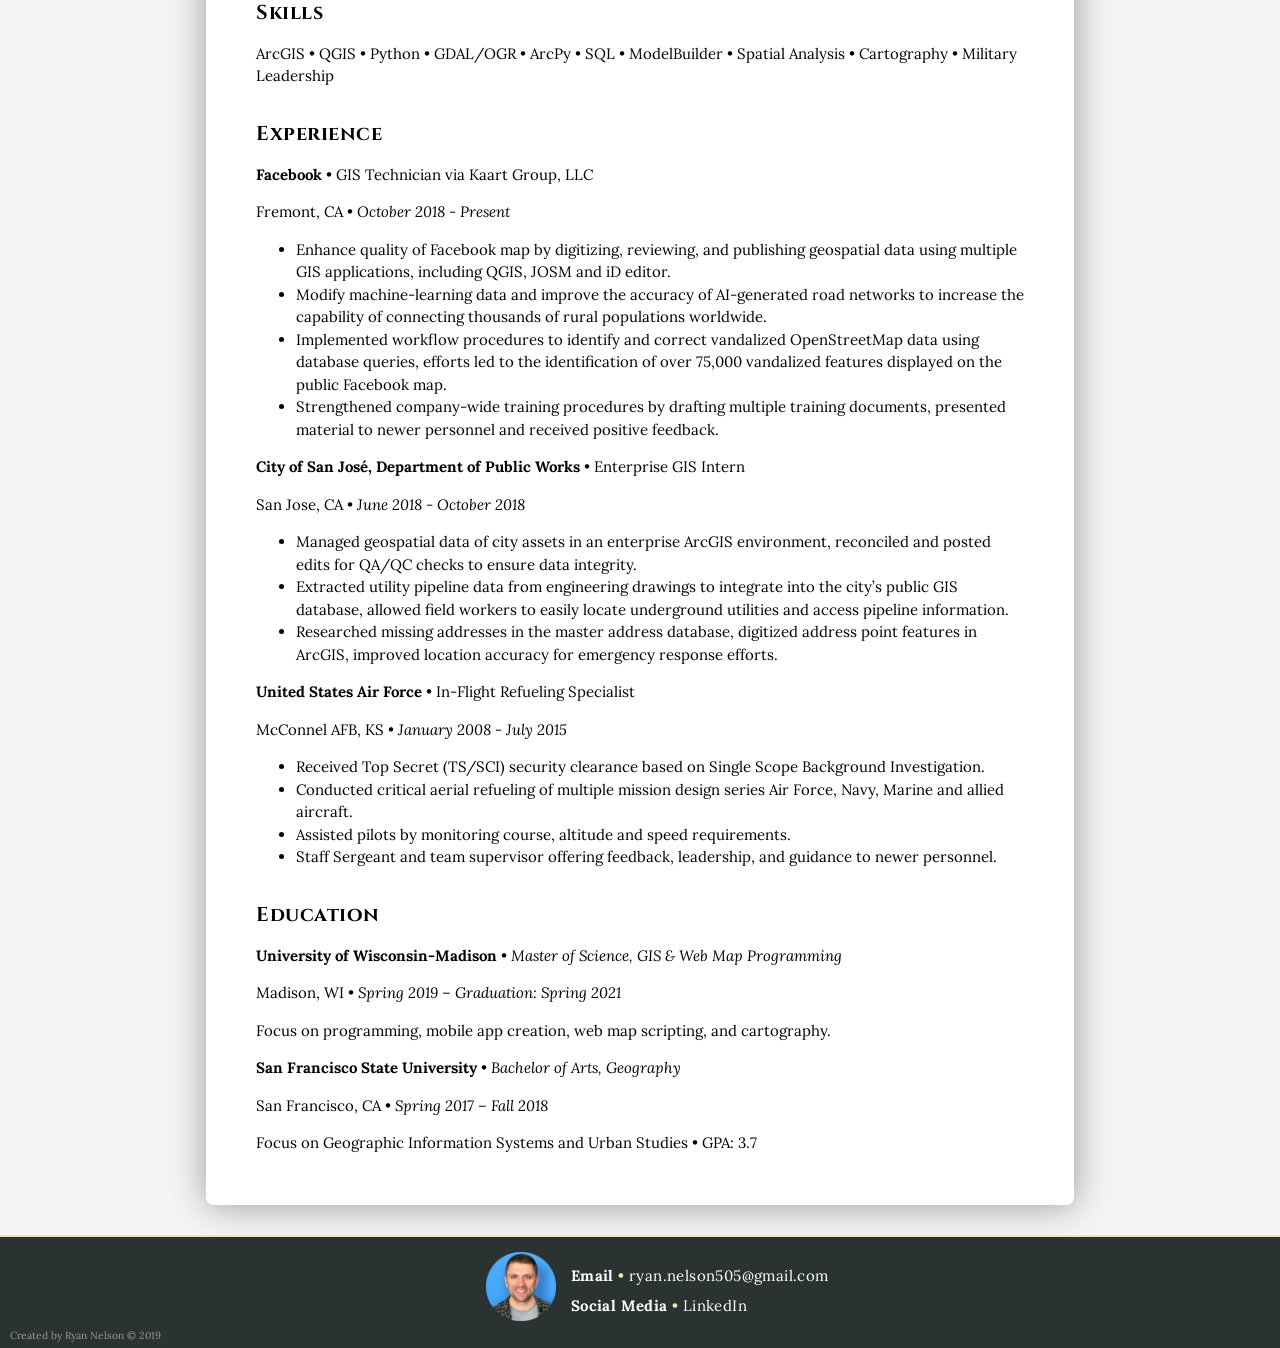
==== commit 4193f12f: "Minor fix" ====
--- a/index.html
+++ b/index.html
@@ -57,7 +57,7 @@
             
             <div class="container2">
                 
-                <h1 id="Projects">Projects</h1>
+                <h1 id="Projects">PROJECTS</h1>
 
                 <hr1/>
                     <p class="date1">June, 2019</p>
--- a/style.css
+++ b/style.css
@@ -565,10 +565,9 @@
 }
 
 .container2 h1 {
-    margin-top:10px;
-    font-variant-caps:all-petite-caps;
-    font-size: 30px;
-    font-family: 'Lora', sans-serif;
+    margin-top:15px;
+    font-size: 25px;
+    font-family: 'Cinzel', sans-serif;
     color:#333;
 }
 
@@ -582,8 +581,8 @@
 #Resume {
     margin-top:25px;
     letter-spacing: 1px;
-    font-size: 22px;
-    font-family: 'Lora', sans-serif;
+    font-size: 25px;
+    font-family: 'Cinzel', sans-serif;
     font-weight: 100;
     text-align: ;
     color:#333;
@@ -1020,7 +1019,6 @@
     margin-top:.5rem;
     letter-spacing: 0px;
     font-variant-caps:all-petite-caps;
-    font-size: 1.3rem;
     font-family: 'Lora', sans-serif;
     font-weight: 100;
     text-align:center;
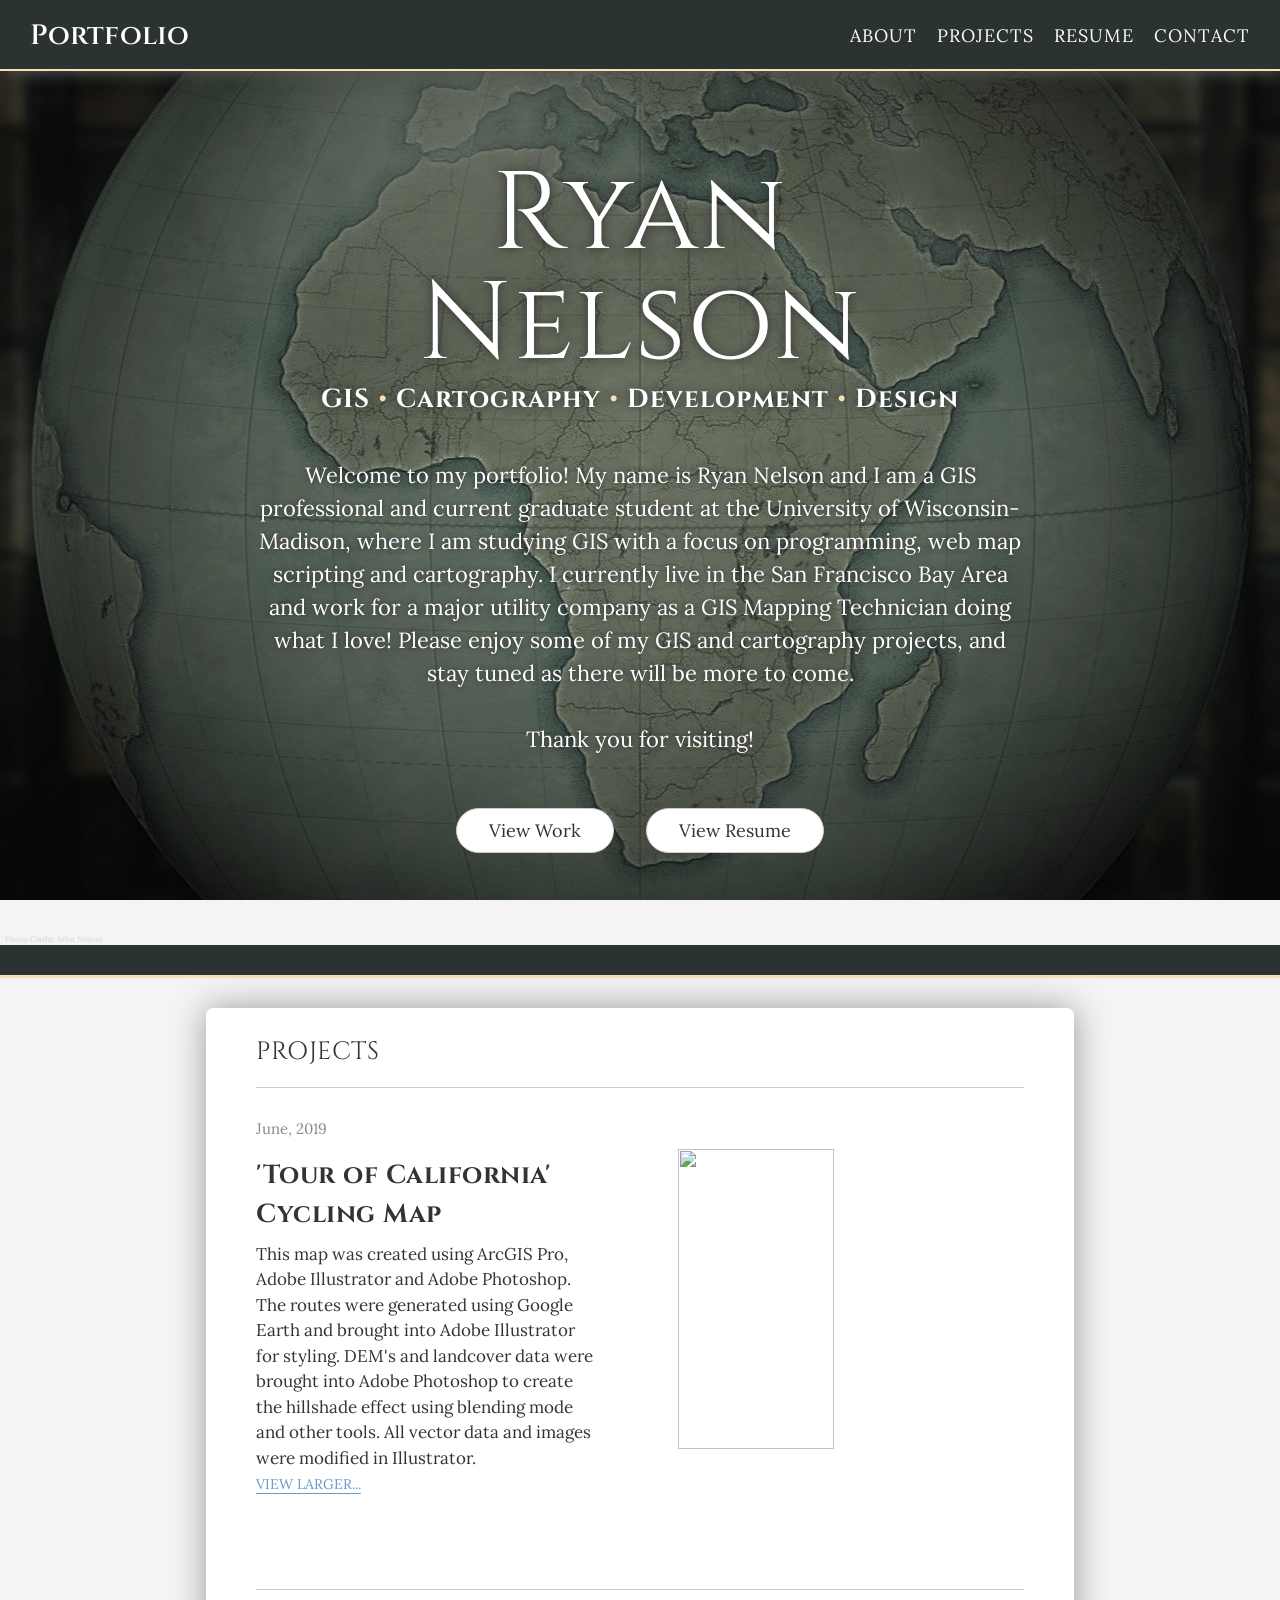
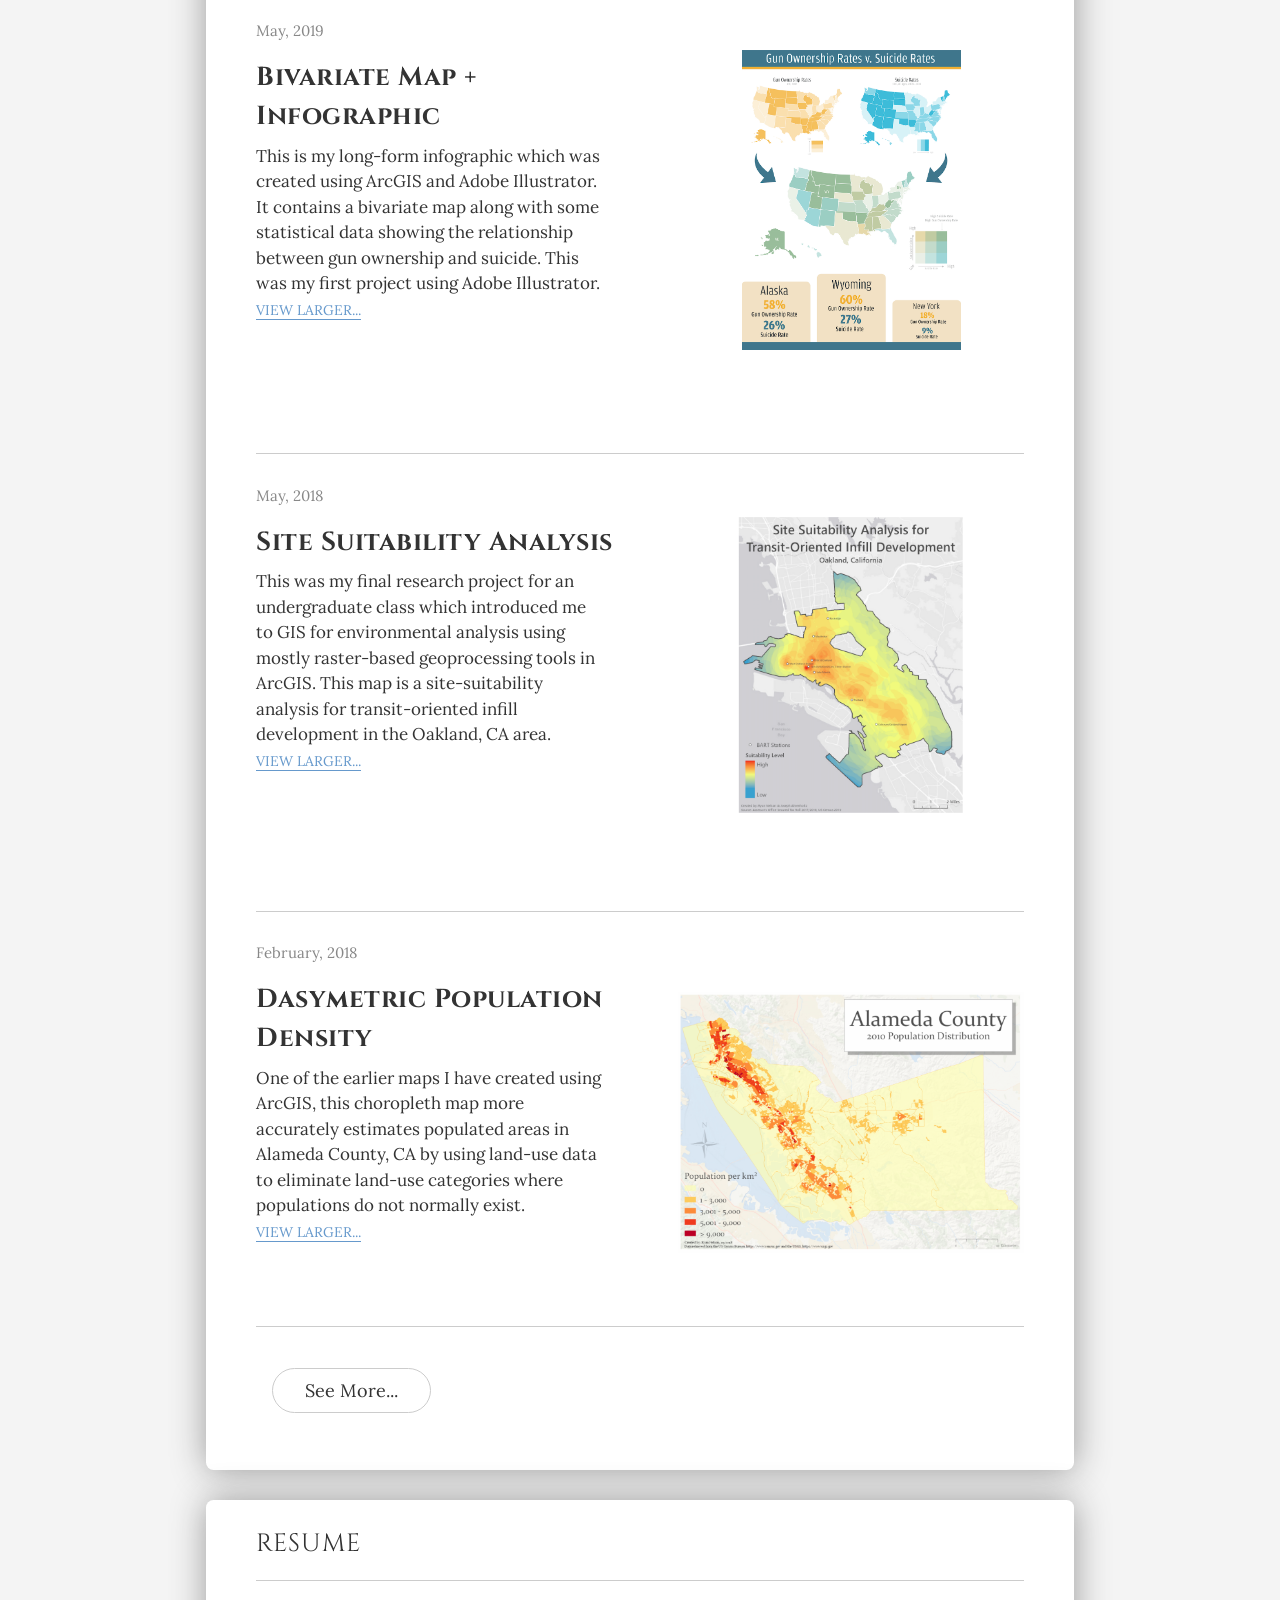
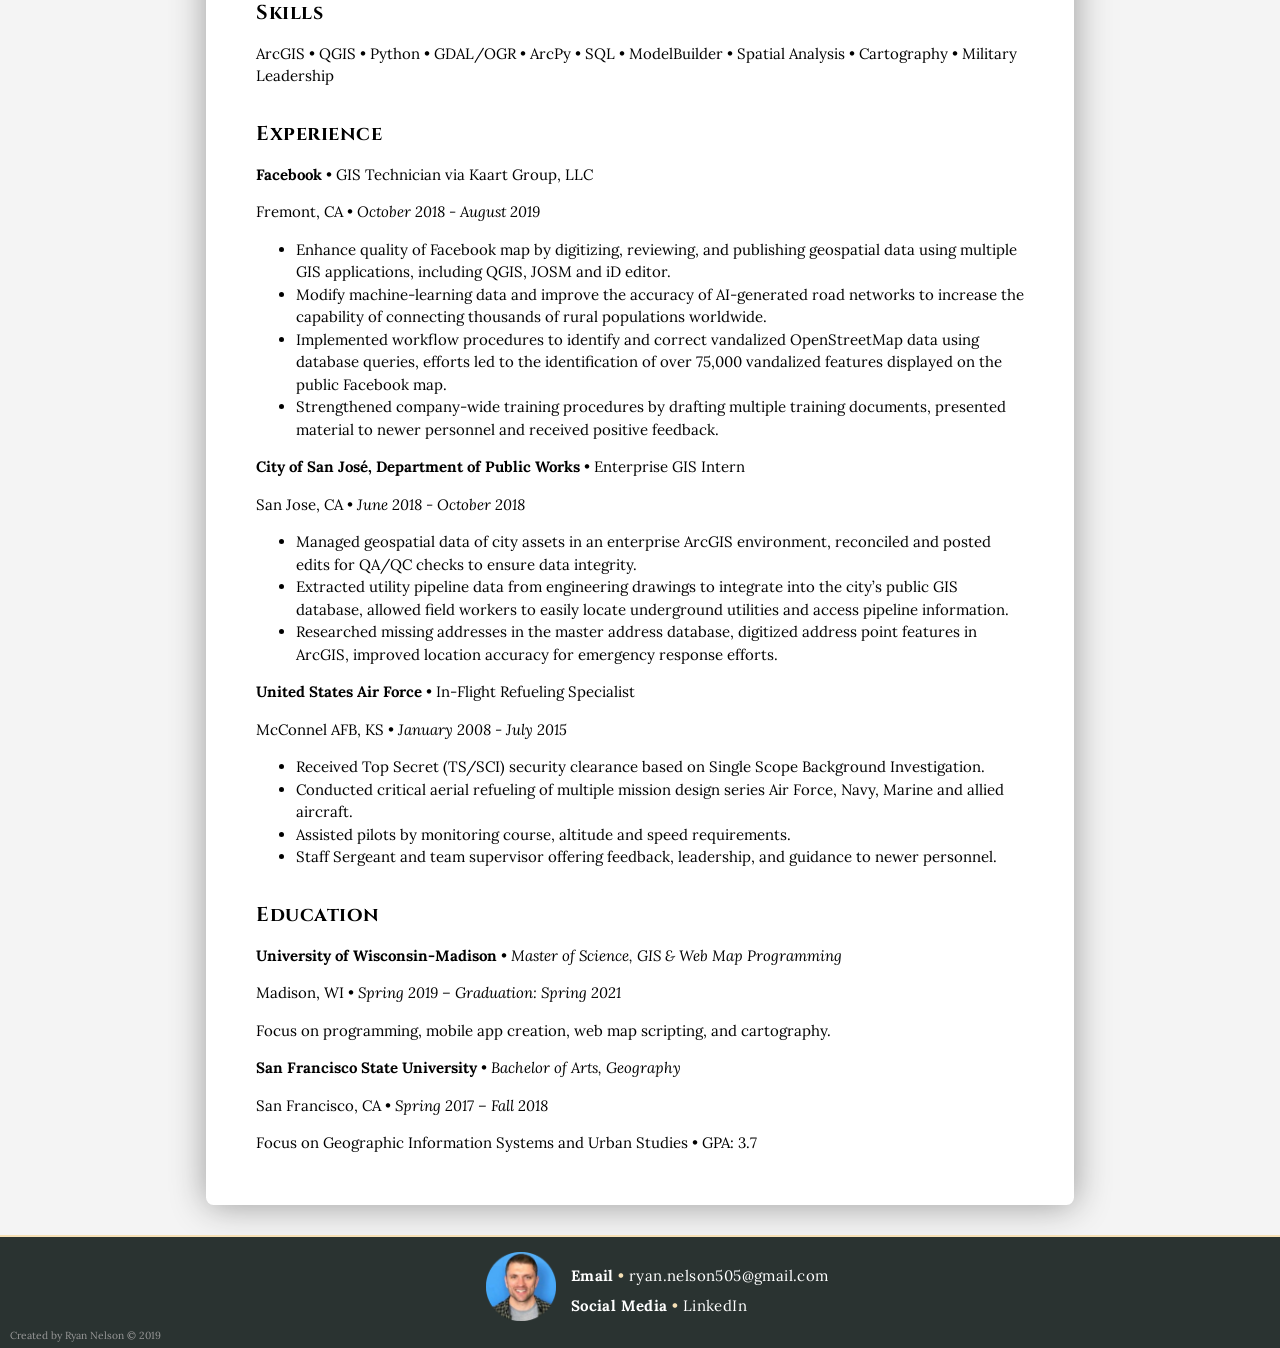
==== commit a3caafe1: "Update index.html" ====
--- a/index.html
+++ b/index.html
@@ -43,7 +43,7 @@
             <div class="container1">
                 <h1>Ryan Nelson</h1>
                 <h3>GIS <span class="red">•</span> Cartography <span class="red">•</span> Development<span class="red"> •</span> Design</h3>
-                <p id="one">Welcome to my portfolio! My name is Ryan Nelson and I am a GIS professional and current graduate student at the University of Wisconsin-Madison, where I am studying GIS with a focus on programming, web map scripting and cartography. I currently live in the San Francisco Bay Area and work as a GIS Technician doing what I love! Please enjoy some of my GIS and cartography projects, and stay tuned as there will be more to come.<br><br>Thank you for visiting!</p>
+                <p id="one">Welcome to my portfolio! My name is Ryan Nelson and I am a GIS professional and current graduate student at the University of Wisconsin-Madison, where I am studying GIS with a focus on programming, web map scripting and cartography. I currently live in the San Francisco Bay Area and work for a major utility company as a GIS Mapping Technician doing what I love! Please enjoy some of my GIS and cartography projects, and stay tuned as there will be more to come.<br><br>Thank you for visiting!</p>
                 
                 <a href="#Projects" class="btn">View Work</a><a href="#Resume" class="btn">View Resume</a>
                 
@@ -110,7 +110,7 @@
 
                     <h3><b>Experience</b></h3>
                      <p class="AF"><b>Facebook</b> • GIS Technician via Kaart Group, LLC</p>
-                    Fremont, CA • <i>October 2018 - Present</i>
+                    Fremont, CA • <i>October 2018 - August 2019</i>
                 
                         <ul>
                             <p class="AF">
